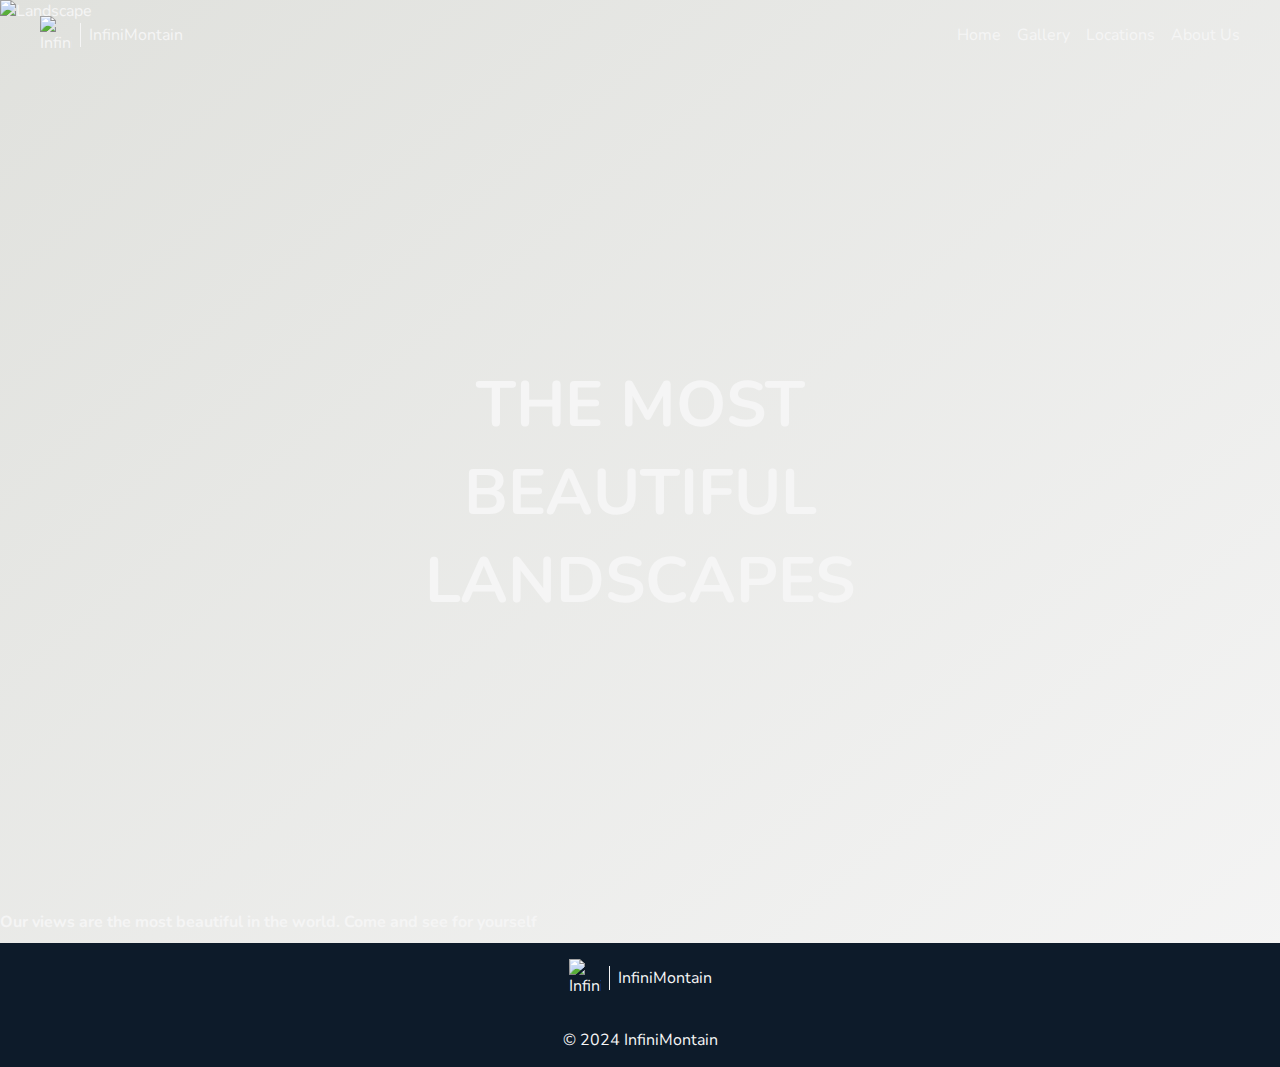
==== src/index.html @ a905f553 "feat: favicon" ====
<!DOCTYPE html>
<html lang="en">
  <head>
    <!-- MetaData -->
    <title>InfiniMontain - Home</title>
    <meta charset="UTF-8" />
    <meta name="viewport" content="width=device-width, initial-scale=1.0" />
    <link rel="icon" href="./assets/favicon.png" />

    <!-- Fonts -->
    <link rel="preconnect" href="https://fonts.googleapis.com" />
    <link rel="preconnect" href="https://fonts.gstatic.com" crossorigin />
    <link
      href="https://fonts.googleapis.com/css2?family=Nunito&display=swap"
      rel="stylesheet"
    />
    <script src="https://unpkg.com/@phosphor-icons/web"></script>

    <!-- CSS -->
    <link rel="stylesheet" href="./styles/globals.css" />
    <link rel="stylesheet" href="./styles/styles.css" />
  </head>
  <body class="body">
    <section class="body__background">
      <img
        class="body__background__image"
        src="./assets/landscape_1.jpeg"
        alt="Landscape"
      />
      <h1 class="body__background__title">The most beautiful landscapes</h1>
    </section>
    <header class="header">
      <div class="header__container">
        <div class="header__logo">
          <img src="./assets/logo_white.svg" alt="InfiniMontain" />
          <div class="header__logo__divider"></div>
          <div>InfiniMontain</div>
        </div>
        <nav class="header__nav">
          <ul class="header__nav__list">
            <li>
              <a class="header__nav__list--glow" href="#" aria-label="Home page"
                >Home</a
              >
            </li>
            <li>
              <a
                class="header__nav__list--glow"
                href="pages/gallery/index.html"
                aria-label="Gallery page"
                >Gallery</a
              >
            </li>
            <li>
              <a
                class="header__nav__list--glow"
                href="pages/locations/index.html"
                aria-label="Locations page"
                >Locations</a
              >
            </li>
            <li>
              <a
                class="header__nav__list--glow"
                href="pages/about/index.html"
                aria-label="About us page"
                >About Us</a
              >
            </li>
          </ul>
        </nav>
      </div>
    </header>
    <main>
      <h1>
        Our views are the most beautiful in the world. Come and see for yourself
      </h1>
      <div></div>
    </main>
    <footer class="footer">
      <div class="footer__logo">
        <img src="./assets/logo_white.svg" alt="InfiniMontain" />
        <div class="footer__logo__divider"></div>
        <div>InfiniMontain</div>
      </div>
      <nav class="footer__social">
        <a
          href="https://facebook.com"
          target="_blank"
          rel="noopener noreferrer"
        >
          <i class="footer__social__icon ph ph-meta-logo"></i>
        </a>
        <a
          href="https://github.com/JPBM135/tamwood-static-website"
          target="_blank"
          rel="noopener noreferrer"
        >
          <i class="footer__social__icon ph ph-github-logo"></i>
        </a>
        <a
          href="https://www.linkedin.com/in/joao-borges-martins/"
          target="_blank"
          rel="noopener noreferrer"
        >
          <i class="footer__social__icon ph ph-linkedin-logo"></i>
        </a>
      </nav>
      <span class="footer__copy">© 2024 InfiniMontain</span>
    </footer>
  </body>
</html>
---- src/styles/globals.css ----
* {
  font-family: "Nunito", sans-serif;
  color: #f5f5f5;
  font-size: 16px;
  scroll-behavior: smooth;
}

a {
  text-decoration: none;
  color: inherit;
}
---- src/styles/styles.css ----
@import url("./constants.css");

* {
  --primary-color: #0d1b2a;
  --secondary-color: #1b263b;
  --tertiary-color: #415a77;
  --quaternary-color: #778da9;
  --quinary-color: #e0e1dd;
  --quinary-color-rgb: 224, 225, 221;

  --text-color: #f5f5f5;
  --bg-color: #1a1a1a;
}

.body {
  margin: 0;
  padding: 0;
  background: linear-gradient(
    to bottom right,
    var(--quinary-color),
    var(--text-color)
  );
  display: grid;
  width: 100vw;
  grid-template-rows: 100vh 1fr auto;
}

.body__background {
  position: absolute;
  top: 0;
  left: 0;
  width: 100vw;
  height: 100vh;
  background-size: cover;
  background-position: center;
  background-repeat: no-repeat;
  z-index: -1;
}

.body__background__image {
  width: 100vw;
  height: 100vh;
  object-fit: cover;
}

.body__background__title {
  position: absolute;
  top: 50%;
  left: 50%;
  transform: translate(-50%, -50%);
  font-size: clamp(2rem, 5vw, 4rem);
  font-weight: 700;
  text-align: center;
  text-transform: uppercase;
  color: var(--text-color);
  text-shadow: 0px 0px 128px 24px rgba(var(--quinary-color-rgb), 0.3);
}

.header {
  display: flex;
  justify-content: space-between;
  align-items: flex-start;
  padding: 0.5rem 2rem;
}

.header__container {
  display: flex;
  justify-content: space-between;
  align-items: center;
  width: 100%;
  max-width: 1200px;
  margin: 0 auto;
}

.header__logo {
  display: flex;
  align-items: center;
  gap: 0.5rem;
}

.header__logo img {
  width: 32px;
  color: var(--text-color);
}

.header__logo__divider {
  width: 1px;
  height: 24px;
  background-color: var(--text-color);
}

.header__nav__list {
  display: flex;
  gap: 1rem;
  list-style-type: none;
}

.header__nav__list--glow:hover {
  cursor: pointer;
  text-shadow: 0px 0px 128px 24px rgba(var(--quinary-color-rgb), 0.3);
}

.footer {
  display: flex;
  justify-content: center;
  align-items: center;
  flex-direction: column;
  padding: 1rem 2rem;
  gap: 1rem;
  background-color: var(--primary-color);
}

.footer__logo {
  display: flex;
  align-items: center;
  gap: 0.5rem;
}

.footer__logo img {
  width: 32px;
  color: var(--text-color);
}

.footer__logo__divider {
  width: 1px;
  height: 24px;
  background-color: var(--text-color);
}

.footer__nav__list {
  display: flex;
  gap: 1rem;
  list-style-type: none;
}

.footer__social__icon {
  font-size: 22px;
}
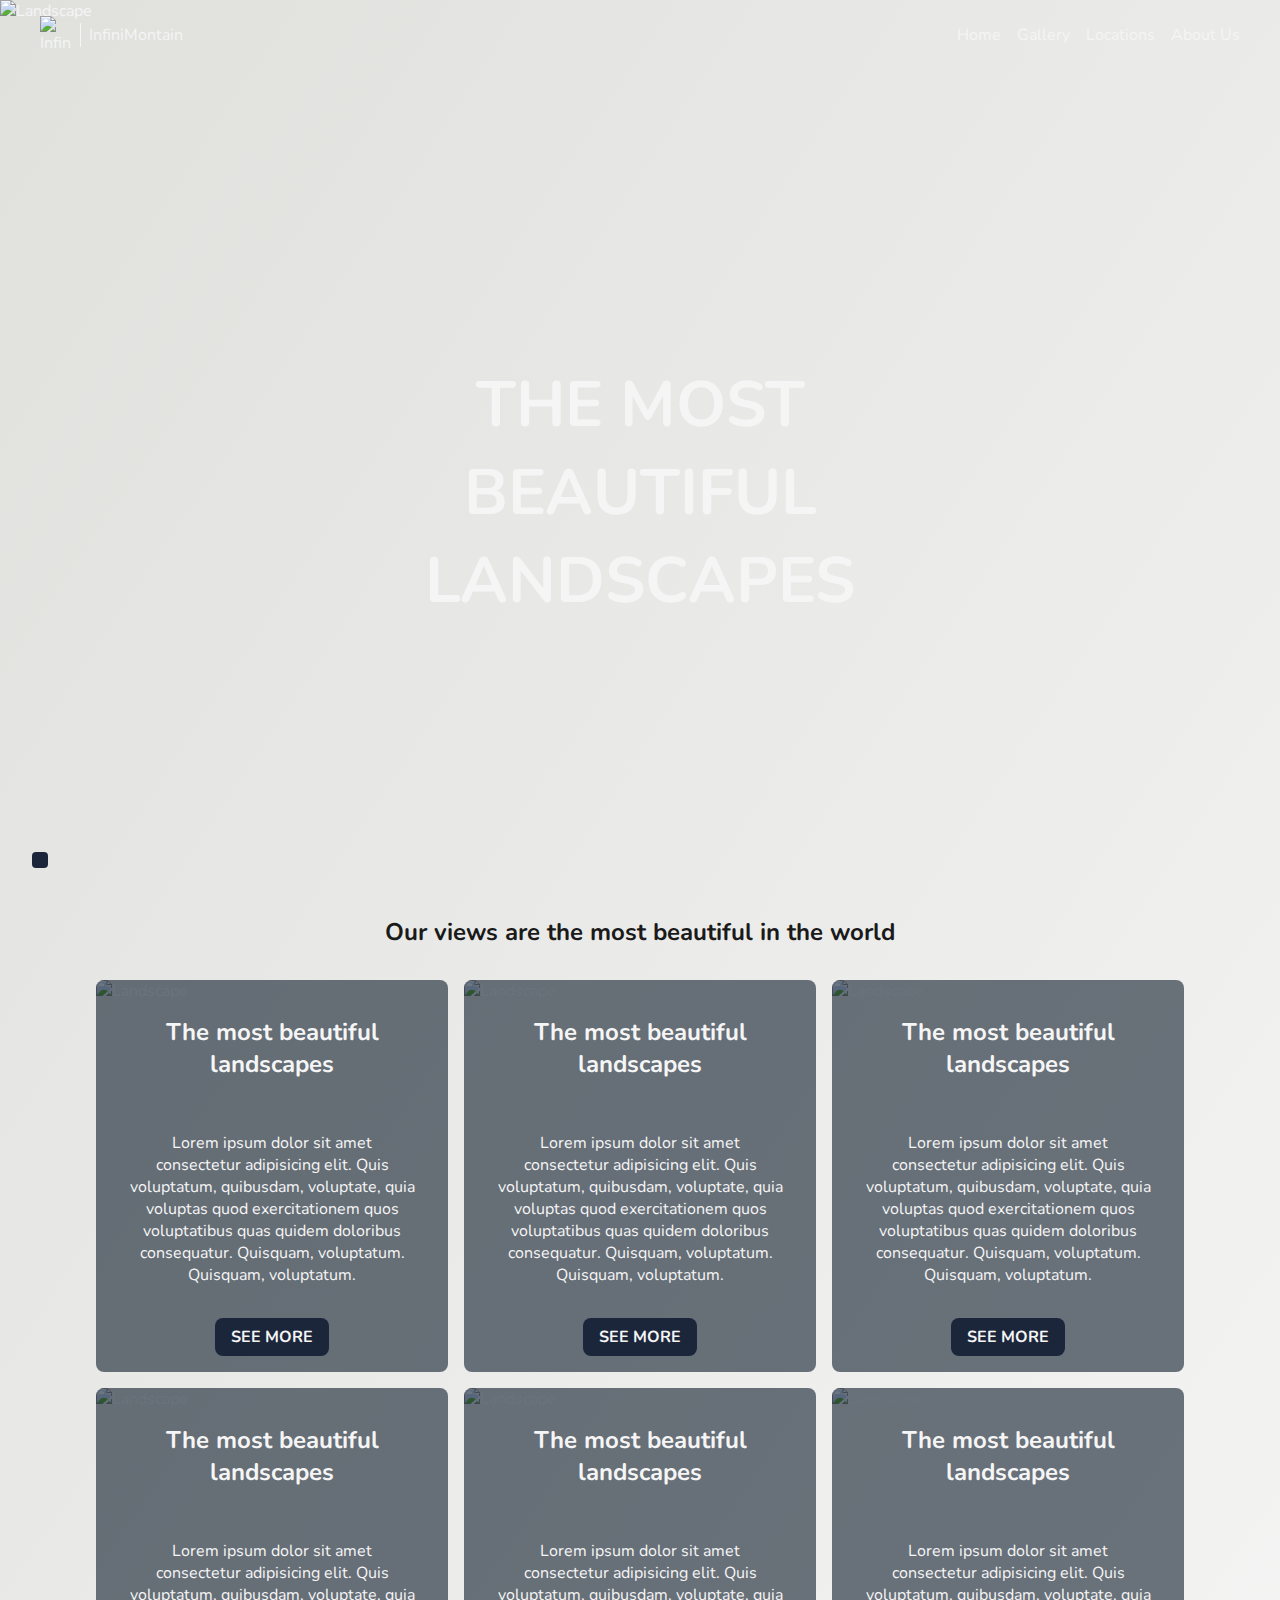
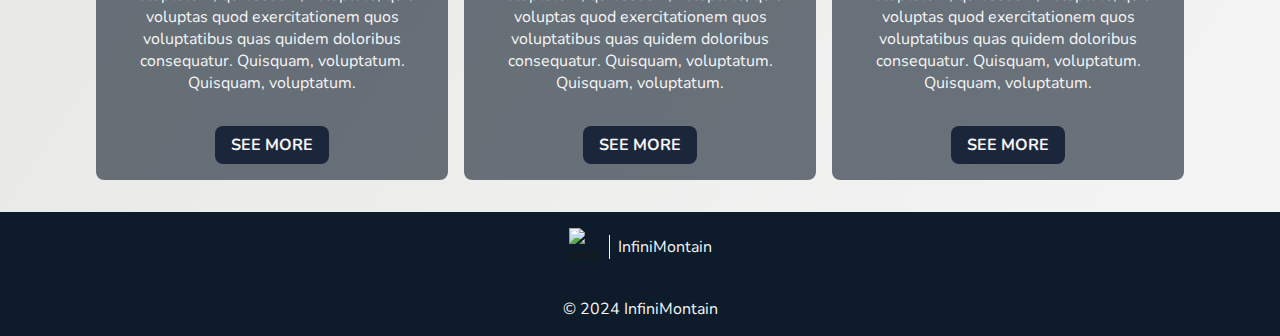
==== commit 3d4cd2ee: "feat(index): add mountains cards" ====
--- a/src/index.html
+++ b/src/index.html
@@ -28,6 +28,9 @@
         alt="Landscape"
       />
       <h1 class="body__background__title">The most beautiful landscapes</h1>
+      <i
+        class="animations__pulse-up-down body__overlay ph ph-caret-double-down"
+      ></i>
     </section>
     <header class="header">
       <div class="header__container">
@@ -72,10 +75,153 @@
       </div>
     </header>
     <main>
-      <h1>
-        Our views are the most beautiful in the world. Come and see for yourself
-      </h1>
-      <div></div>
+      <h1 class="main__title">Our views are the most beautiful in the world</h1>
+      <div class="main__container">
+        <div class="main__container__card">
+          <img
+            class="main__container__card__image"
+            src="./assets/landscape_1.jpeg"
+            alt="Landscape"
+          />
+          <div class="main__container__card__content">
+            <h2 class="main__container__card__content__title">
+              The most beautiful landscapes
+            </h2>
+            <p class="main__container__card__content__text">
+              Lorem ipsum dolor sit amet consectetur adipisicing elit. Quis
+              voluptatum, quibusdam, voluptate, quia voluptas quod
+              exercitationem quos voluptatibus quas quidem doloribus
+              consequatur. Quisquam, voluptatum. Quisquam, voluptatum.
+            </p>
+            <a
+              class="main__container__card__content__button"
+              href="pages/gallery/index.html"
+              aria-label="Gallery page"
+              >See more</a
+            >
+          </div>
+        </div>
+        <div class="main__container__card">
+          <img
+            class="main__container__card__image"
+            src="./assets/landscape_2.jpeg"
+            alt="Landscape"
+          />
+          <div class="main__container__card__content">
+            <h2 class="main__container__card__content__title">
+              The most beautiful landscapes
+            </h2>
+            <p class="main__container__card__content__text">
+              Lorem ipsum dolor sit amet consectetur adipisicing elit. Quis
+              voluptatum, quibusdam, voluptate, quia voluptas quod
+              exercitationem quos voluptatibus quas quidem doloribus
+              consequatur. Quisquam, voluptatum. Quisquam, voluptatum.
+            </p>
+            <a
+              class="main__container__card__content__button"
+              href="pages/gallery/index.html"
+              aria-label="Gallery page"
+              >See more</a
+            >
+          </div>
+        </div>
+        <div class="main__container__card">
+          <img
+            class="main__container__card__image"
+            src="./assets/landscape_3.jpeg"
+            alt="Landscape"
+          />
+          <div class="main__container__card__content">
+            <h2 class="main__container__card__content__title">
+              The most beautiful landscapes
+            </h2>
+            <p class="main__container__card__content__text">
+              Lorem ipsum dolor sit amet consectetur adipisicing elit. Quis
+              voluptatum, quibusdam, voluptate, quia voluptas quod
+              exercitationem quos voluptatibus quas quidem doloribus
+              consequatur. Quisquam, voluptatum. Quisquam, voluptatum.
+            </p>
+            <a
+              class="main__container__card__content__button"
+              href="pages/gallery/index.html"
+              aria-label="Gallery page"
+              >See more</a
+            >
+          </div>
+        </div>
+        <div class="main__container__card">
+          <img
+            class="main__container__card__image"
+            src="./assets/landscape_4.jpeg"
+            alt="Landscape"
+          />
+          <div class="main__container__card__content">
+            <h2 class="main__container__card__content__title">
+              The most beautiful landscapes
+            </h2>
+            <p class="main__container__card__content__text">
+              Lorem ipsum dolor sit amet consectetur adipisicing elit. Quis
+              voluptatum, quibusdam, voluptate, quia voluptas quod
+              exercitationem quos voluptatibus quas quidem doloribus
+              consequatur. Quisquam, voluptatum. Quisquam, voluptatum.
+            </p>
+            <a
+              class="main__container__card__content__button"
+              href="pages/gallery/index.html"
+              aria-label="Gallery page"
+              >See more</a
+            >
+          </div>
+        </div>
+        <div class="main__container__card">
+          <img
+            class="main__container__card__image"
+            src="./assets/landscape_5.jpeg"
+            alt="Landscape"
+          />
+          <div class="main__container__card__content">
+            <h2 class="main__container__card__content__title">
+              The most beautiful landscapes
+            </h2>
+            <p class="main__container__card__content__text">
+              Lorem ipsum dolor sit amet consectetur adipisicing elit. Quis
+              voluptatum, quibusdam, voluptate, quia voluptas quod
+              exercitationem quos voluptatibus quas quidem doloribus
+              consequatur. Quisquam, voluptatum. Quisquam, voluptatum.
+            </p>
+            <a
+              class="main__container__card__content__button"
+              href="pages/gallery/index.html"
+              aria-label="Gallery page"
+              >See more</a
+            >
+          </div>
+        </div>
+        <div class="main__container__card">
+          <img
+            class="main__container__card__image"
+            src="./assets/landscape_6.jpeg"
+            alt="Landscape"
+          />
+          <div class="main__container__card__content">
+            <h2 class="main__container__card__content__title">
+              The most beautiful landscapes
+            </h2>
+            <p class="main__container__card__content__text">
+              Lorem ipsum dolor sit amet consectetur adipisicing elit. Quis
+              voluptatum, quibusdam, voluptate, quia voluptas quod
+              exercitationem quos voluptatibus quas quidem doloribus
+              consequatur. Quisquam, voluptatum. Quisquam, voluptatum.
+            </p>
+            <a
+              class="main__container__card__content__button"
+              href="pages/gallery/index.html"
+              aria-label="Gallery page"
+              >See more</a
+            >
+          </div>
+        </div>
+      </div>
     </main>
     <footer class="footer">
       <div class="footer__logo">
--- a/src/styles/styles.css
+++ b/src/styles/styles.css
@@ -1,16 +1,5 @@
 @import url("./constants.css");
-
-* {
-  --primary-color: #0d1b2a;
-  --secondary-color: #1b263b;
-  --tertiary-color: #415a77;
-  --quaternary-color: #778da9;
-  --quinary-color: #e0e1dd;
-  --quinary-color-rgb: 224, 225, 221;
-
-  --text-color: #f5f5f5;
-  --bg-color: #1a1a1a;
-}
+@import url("./animations.css");
 
 .body {
   margin: 0;
@@ -18,7 +7,7 @@
   background: linear-gradient(
     to bottom right,
     var(--quinary-color),
-    var(--text-color)
+    var(--bg-color)
   );
   display: grid;
   width: 100vw;
@@ -43,6 +32,17 @@
   object-fit: cover;
 }
 
+.body__overlay {
+  position: absolute;
+  bottom: 2rem;
+  left: 2rem;
+  font-size: 28px;
+  z-index: 2;
+  padding: 0.5rem 0.5rem;
+  background-color: var(--secondary-color);
+  border-radius: 4px;
+}
+
 .body__background__title {
   position: absolute;
   top: 50%;
@@ -52,7 +52,7 @@
   font-weight: 700;
   text-align: center;
   text-transform: uppercase;
-  color: var(--text-color);
+  color: var(--text-color-light);
   text-shadow: 0px 0px 128px 24px rgba(var(--quinary-color-rgb), 0.3);
 }
 
@@ -80,13 +80,13 @@
 
 .header__logo img {
   width: 32px;
-  color: var(--text-color);
+  color: var(--text-color-light);
 }
 
 .header__logo__divider {
   width: 1px;
   height: 24px;
-  background-color: var(--text-color);
+  background-color: var(--text-color-light);
 }
 
 .header__nav__list {
@@ -124,7 +124,7 @@
 .footer__logo__divider {
   width: 1px;
   height: 24px;
-  background-color: var(--text-color);
+  background-color: var(--bg-color);
 }
 
 .footer__nav__list {
@@ -136,3 +136,75 @@
 .footer__social__icon {
   font-size: 22px;
 }
+
+.main__title {
+  color: var(--text-color);
+  font-size: 24px;
+  text-align: center;
+}
+
+.main__container {
+  max-width: 100vw;
+  display: flex;
+  justify-content: center;
+  align-items: center;
+  flex-wrap: wrap;
+  gap: 1rem;
+  margin: 2rem;
+}
+
+.main__container__card {
+  position: relative;
+  display: flex;
+  flex-direction: column;
+  justify-content: center;
+  align-items: center;
+  gap: 1rem;
+  padding: 1rem 2rem;
+  background-color: rgba(var(--primary-color-rgb), 0.6);
+  border-radius: 8px;
+  max-width: 18rem;
+  width: 100%;
+  transition: all 0.3s ease-in-out;
+}
+
+.main__container__card__image {
+  width: 100%;
+  height: 100%;
+  object-fit: cover;
+  border-radius: 8px;
+  position: absolute;
+  z-index: -1;
+}
+
+.main__container__card__content {
+  display: flex;
+  flex-direction: column;
+  justify-content: center;
+  align-items: center;
+  gap: 1rem;
+}
+
+.main__container__card__content__title {
+  color: var(--text-color-light);
+  font-size: 24px;
+  text-align: center;
+}
+
+.main__container__card__content__text {
+  color: var(--text-color-light);
+  font-size: 16px;
+  text-align: center;
+}
+
+.main__container__card__content__button {
+  padding: 0.5rem 1rem;
+  border: none;
+  border-radius: 8px;
+  background-color: var(--secondary-color);
+  color: var(--text-color-light);
+  font-size: 16px;
+  font-weight: 700;
+  text-transform: uppercase;
+  transition: all 0.3s ease-in-out;
+}
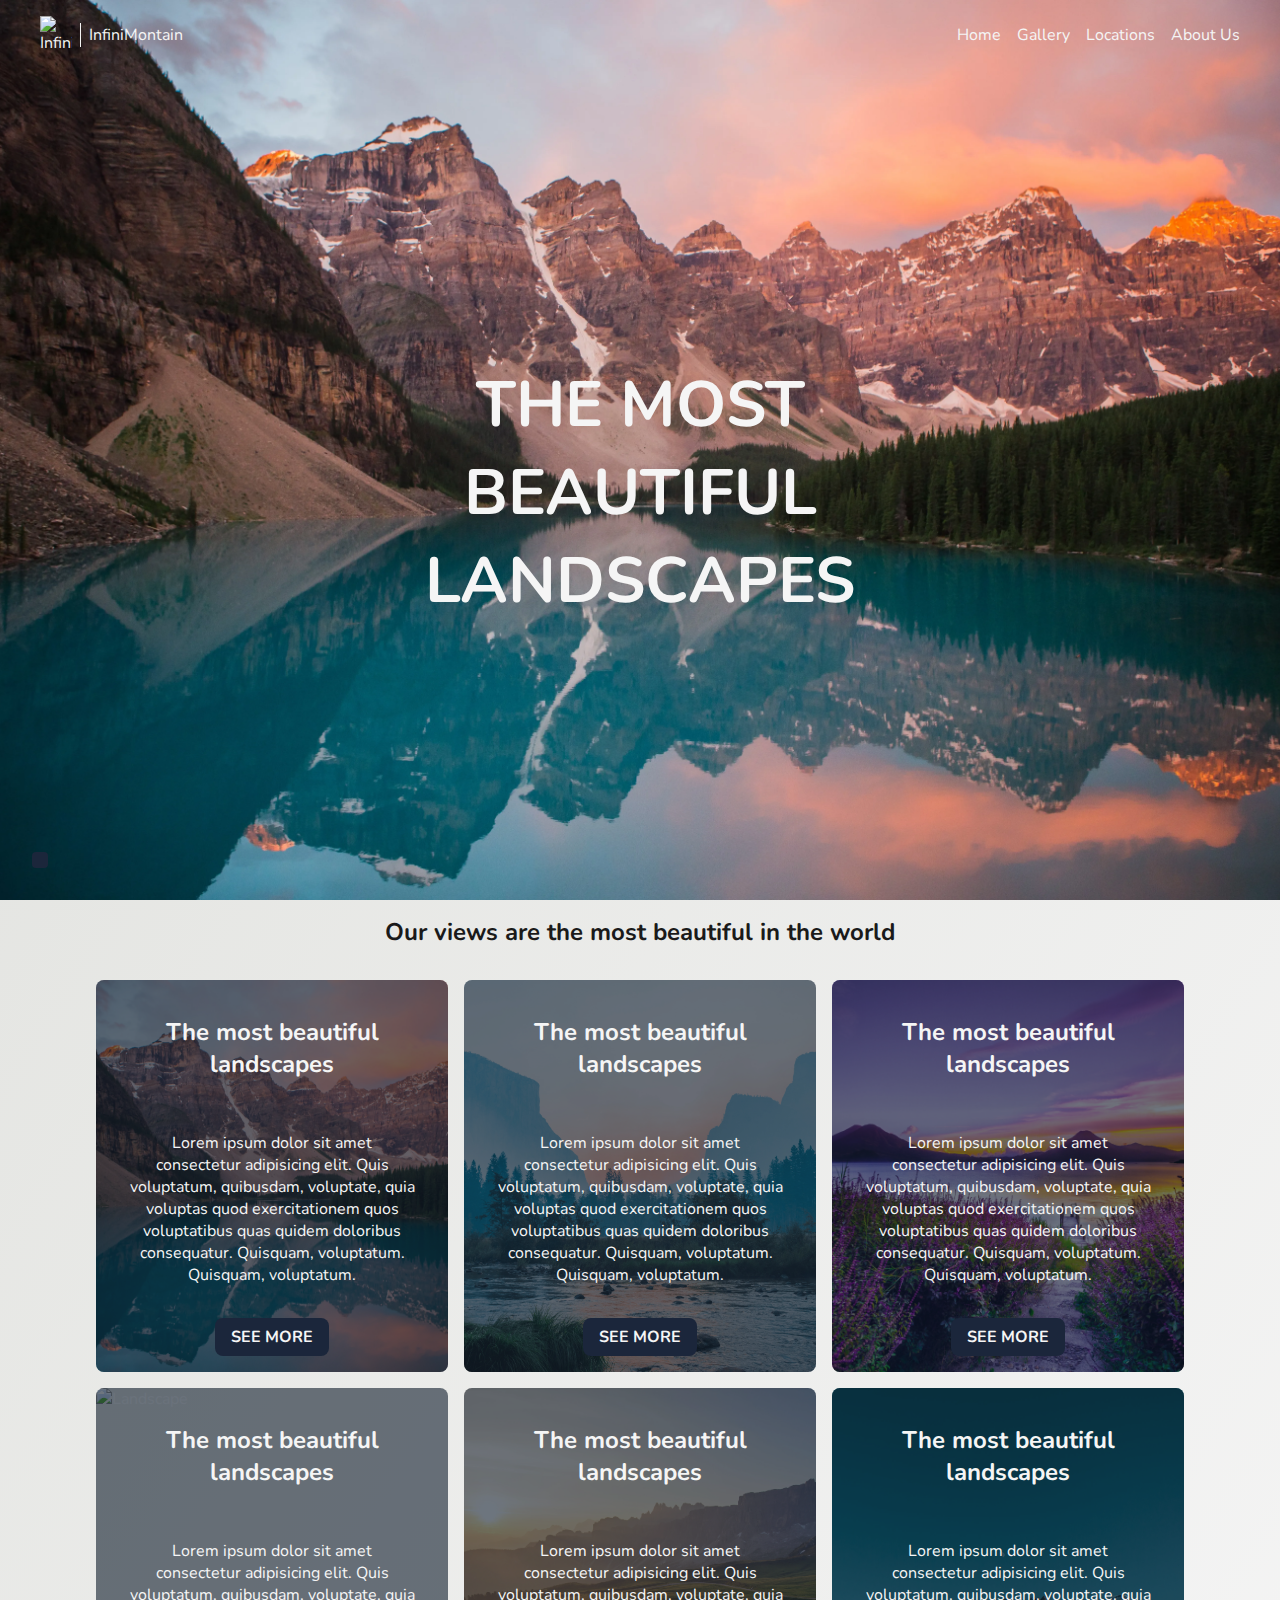
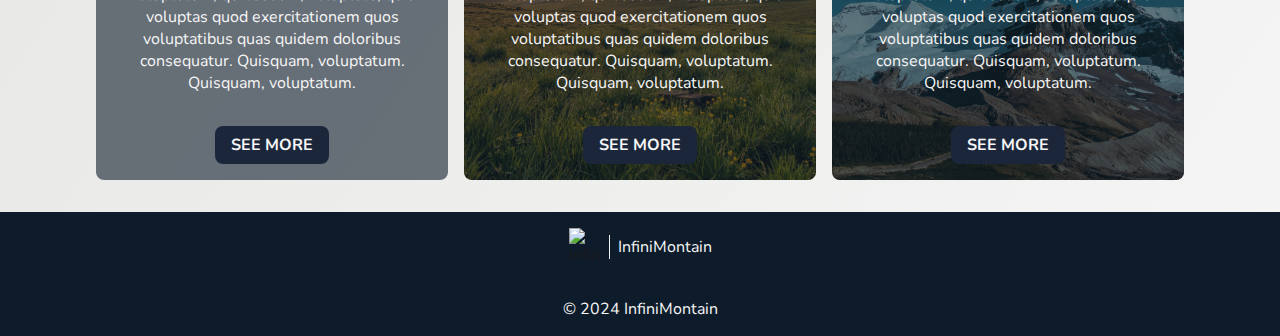
==== commit 3a4c4646: "chore(assets): use webp instead of jpeg" ====
--- a/src/index.html
+++ b/src/index.html
@@ -24,7 +24,7 @@
     <section class="body__background">
       <img
         class="body__background__image"
-        src="./assets/landscape_1.jpeg"
+        src="./assets/landscape_1.webp"
         alt="Landscape"
       />
       <h1 class="body__background__title">The most beautiful landscapes</h1>
@@ -80,127 +80,127 @@
         <div class="main__container__card">
           <img
             class="main__container__card__image"
-            src="./assets/landscape_1.jpeg"
-            alt="Landscape"
-          />
-          <div class="main__container__card__content">
-            <h2 class="main__container__card__content__title">
-              The most beautiful landscapes
-            </h2>
-            <p class="main__container__card__content__text">
-              Lorem ipsum dolor sit amet consectetur adipisicing elit. Quis
-              voluptatum, quibusdam, voluptate, quia voluptas quod
-              exercitationem quos voluptatibus quas quidem doloribus
-              consequatur. Quisquam, voluptatum. Quisquam, voluptatum.
-            </p>
-            <a
-              class="main__container__card__content__button"
-              href="pages/gallery/index.html"
-              aria-label="Gallery page"
-              >See more</a
-            >
-          </div>
-        </div>
-        <div class="main__container__card">
-          <img
-            class="main__container__card__image"
-            src="./assets/landscape_2.jpeg"
-            alt="Landscape"
-          />
-          <div class="main__container__card__content">
-            <h2 class="main__container__card__content__title">
-              The most beautiful landscapes
-            </h2>
-            <p class="main__container__card__content__text">
-              Lorem ipsum dolor sit amet consectetur adipisicing elit. Quis
-              voluptatum, quibusdam, voluptate, quia voluptas quod
-              exercitationem quos voluptatibus quas quidem doloribus
-              consequatur. Quisquam, voluptatum. Quisquam, voluptatum.
-            </p>
-            <a
-              class="main__container__card__content__button"
-              href="pages/gallery/index.html"
-              aria-label="Gallery page"
-              >See more</a
-            >
-          </div>
-        </div>
-        <div class="main__container__card">
-          <img
-            class="main__container__card__image"
-            src="./assets/landscape_3.jpeg"
-            alt="Landscape"
-          />
-          <div class="main__container__card__content">
-            <h2 class="main__container__card__content__title">
-              The most beautiful landscapes
-            </h2>
-            <p class="main__container__card__content__text">
-              Lorem ipsum dolor sit amet consectetur adipisicing elit. Quis
-              voluptatum, quibusdam, voluptate, quia voluptas quod
-              exercitationem quos voluptatibus quas quidem doloribus
-              consequatur. Quisquam, voluptatum. Quisquam, voluptatum.
-            </p>
-            <a
-              class="main__container__card__content__button"
-              href="pages/gallery/index.html"
-              aria-label="Gallery page"
-              >See more</a
-            >
-          </div>
-        </div>
-        <div class="main__container__card">
-          <img
-            class="main__container__card__image"
-            src="./assets/landscape_4.jpeg"
-            alt="Landscape"
-          />
-          <div class="main__container__card__content">
-            <h2 class="main__container__card__content__title">
-              The most beautiful landscapes
-            </h2>
-            <p class="main__container__card__content__text">
-              Lorem ipsum dolor sit amet consectetur adipisicing elit. Quis
-              voluptatum, quibusdam, voluptate, quia voluptas quod
-              exercitationem quos voluptatibus quas quidem doloribus
-              consequatur. Quisquam, voluptatum. Quisquam, voluptatum.
-            </p>
-            <a
-              class="main__container__card__content__button"
-              href="pages/gallery/index.html"
-              aria-label="Gallery page"
-              >See more</a
-            >
-          </div>
-        </div>
-        <div class="main__container__card">
-          <img
-            class="main__container__card__image"
-            src="./assets/landscape_5.jpeg"
-            alt="Landscape"
-          />
-          <div class="main__container__card__content">
-            <h2 class="main__container__card__content__title">
-              The most beautiful landscapes
-            </h2>
-            <p class="main__container__card__content__text">
-              Lorem ipsum dolor sit amet consectetur adipisicing elit. Quis
-              voluptatum, quibusdam, voluptate, quia voluptas quod
-              exercitationem quos voluptatibus quas quidem doloribus
-              consequatur. Quisquam, voluptatum. Quisquam, voluptatum.
-            </p>
-            <a
-              class="main__container__card__content__button"
-              href="pages/gallery/index.html"
-              aria-label="Gallery page"
-              >See more</a
-            >
-          </div>
-        </div>
-        <div class="main__container__card">
-          <img
-            class="main__container__card__image"
-            src="./assets/landscape_6.jpeg"
+            src="./assets/landscape_1.webp"
+            alt="Landscape"
+          />
+          <div class="main__container__card__content">
+            <h2 class="main__container__card__content__title">
+              The most beautiful landscapes
+            </h2>
+            <p class="main__container__card__content__text">
+              Lorem ipsum dolor sit amet consectetur adipisicing elit. Quis
+              voluptatum, quibusdam, voluptate, quia voluptas quod
+              exercitationem quos voluptatibus quas quidem doloribus
+              consequatur. Quisquam, voluptatum. Quisquam, voluptatum.
+            </p>
+            <a
+              class="main__container__card__content__button"
+              href="pages/gallery/index.html"
+              aria-label="Gallery page"
+              >See more</a
+            >
+          </div>
+        </div>
+        <div class="main__container__card">
+          <img
+            class="main__container__card__image"
+            src="./assets/landscape_2.webp"
+            alt="Landscape"
+          />
+          <div class="main__container__card__content">
+            <h2 class="main__container__card__content__title">
+              The most beautiful landscapes
+            </h2>
+            <p class="main__container__card__content__text">
+              Lorem ipsum dolor sit amet consectetur adipisicing elit. Quis
+              voluptatum, quibusdam, voluptate, quia voluptas quod
+              exercitationem quos voluptatibus quas quidem doloribus
+              consequatur. Quisquam, voluptatum. Quisquam, voluptatum.
+            </p>
+            <a
+              class="main__container__card__content__button"
+              href="pages/gallery/index.html"
+              aria-label="Gallery page"
+              >See more</a
+            >
+          </div>
+        </div>
+        <div class="main__container__card">
+          <img
+            class="main__container__card__image"
+            src="./assets/landscape_3.webp"
+            alt="Landscape"
+          />
+          <div class="main__container__card__content">
+            <h2 class="main__container__card__content__title">
+              The most beautiful landscapes
+            </h2>
+            <p class="main__container__card__content__text">
+              Lorem ipsum dolor sit amet consectetur adipisicing elit. Quis
+              voluptatum, quibusdam, voluptate, quia voluptas quod
+              exercitationem quos voluptatibus quas quidem doloribus
+              consequatur. Quisquam, voluptatum. Quisquam, voluptatum.
+            </p>
+            <a
+              class="main__container__card__content__button"
+              href="pages/gallery/index.html"
+              aria-label="Gallery page"
+              >See more</a
+            >
+          </div>
+        </div>
+        <div class="main__container__card">
+          <img
+            class="main__container__card__image"
+            src="./assets/landscape_4.webp"
+            alt="Landscape"
+          />
+          <div class="main__container__card__content">
+            <h2 class="main__container__card__content__title">
+              The most beautiful landscapes
+            </h2>
+            <p class="main__container__card__content__text">
+              Lorem ipsum dolor sit amet consectetur adipisicing elit. Quis
+              voluptatum, quibusdam, voluptate, quia voluptas quod
+              exercitationem quos voluptatibus quas quidem doloribus
+              consequatur. Quisquam, voluptatum. Quisquam, voluptatum.
+            </p>
+            <a
+              class="main__container__card__content__button"
+              href="pages/gallery/index.html"
+              aria-label="Gallery page"
+              >See more</a
+            >
+          </div>
+        </div>
+        <div class="main__container__card">
+          <img
+            class="main__container__card__image"
+            src="./assets/landscape_5.webp"
+            alt="Landscape"
+          />
+          <div class="main__container__card__content">
+            <h2 class="main__container__card__content__title">
+              The most beautiful landscapes
+            </h2>
+            <p class="main__container__card__content__text">
+              Lorem ipsum dolor sit amet consectetur adipisicing elit. Quis
+              voluptatum, quibusdam, voluptate, quia voluptas quod
+              exercitationem quos voluptatibus quas quidem doloribus
+              consequatur. Quisquam, voluptatum. Quisquam, voluptatum.
+            </p>
+            <a
+              class="main__container__card__content__button"
+              href="pages/gallery/index.html"
+              aria-label="Gallery page"
+              >See more</a
+            >
+          </div>
+        </div>
+        <div class="main__container__card">
+          <img
+            class="main__container__card__image"
+            src="./assets/landscape_6.webp"
             alt="Landscape"
           />
           <div class="main__container__card__content">
--- a/src/styles/styles.css
+++ b/src/styles/styles.css
@@ -20,9 +20,6 @@
   left: 0;
   width: 100vw;
   height: 100vh;
-  background-size: cover;
-  background-position: center;
-  background-repeat: no-repeat;
   z-index: -1;
 }
 
@@ -95,6 +92,21 @@
   list-style-type: none;
 }
 
+@media screen and (max-width: 768px) {
+  .header__container {
+    align-items: start;
+    padding: 0 1rem;
+  }
+  .header__logo {
+    margin-top: 1rem;
+  }
+  .header__nav__list {
+    flex-direction: column;
+    gap: 1rem;
+    text-align: end;
+  }
+}
+
 .header__nav__list--glow:hover {
   cursor: pointer;
   text-shadow: 0px 0px 128px 24px rgba(var(--quinary-color-rgb), 0.3);
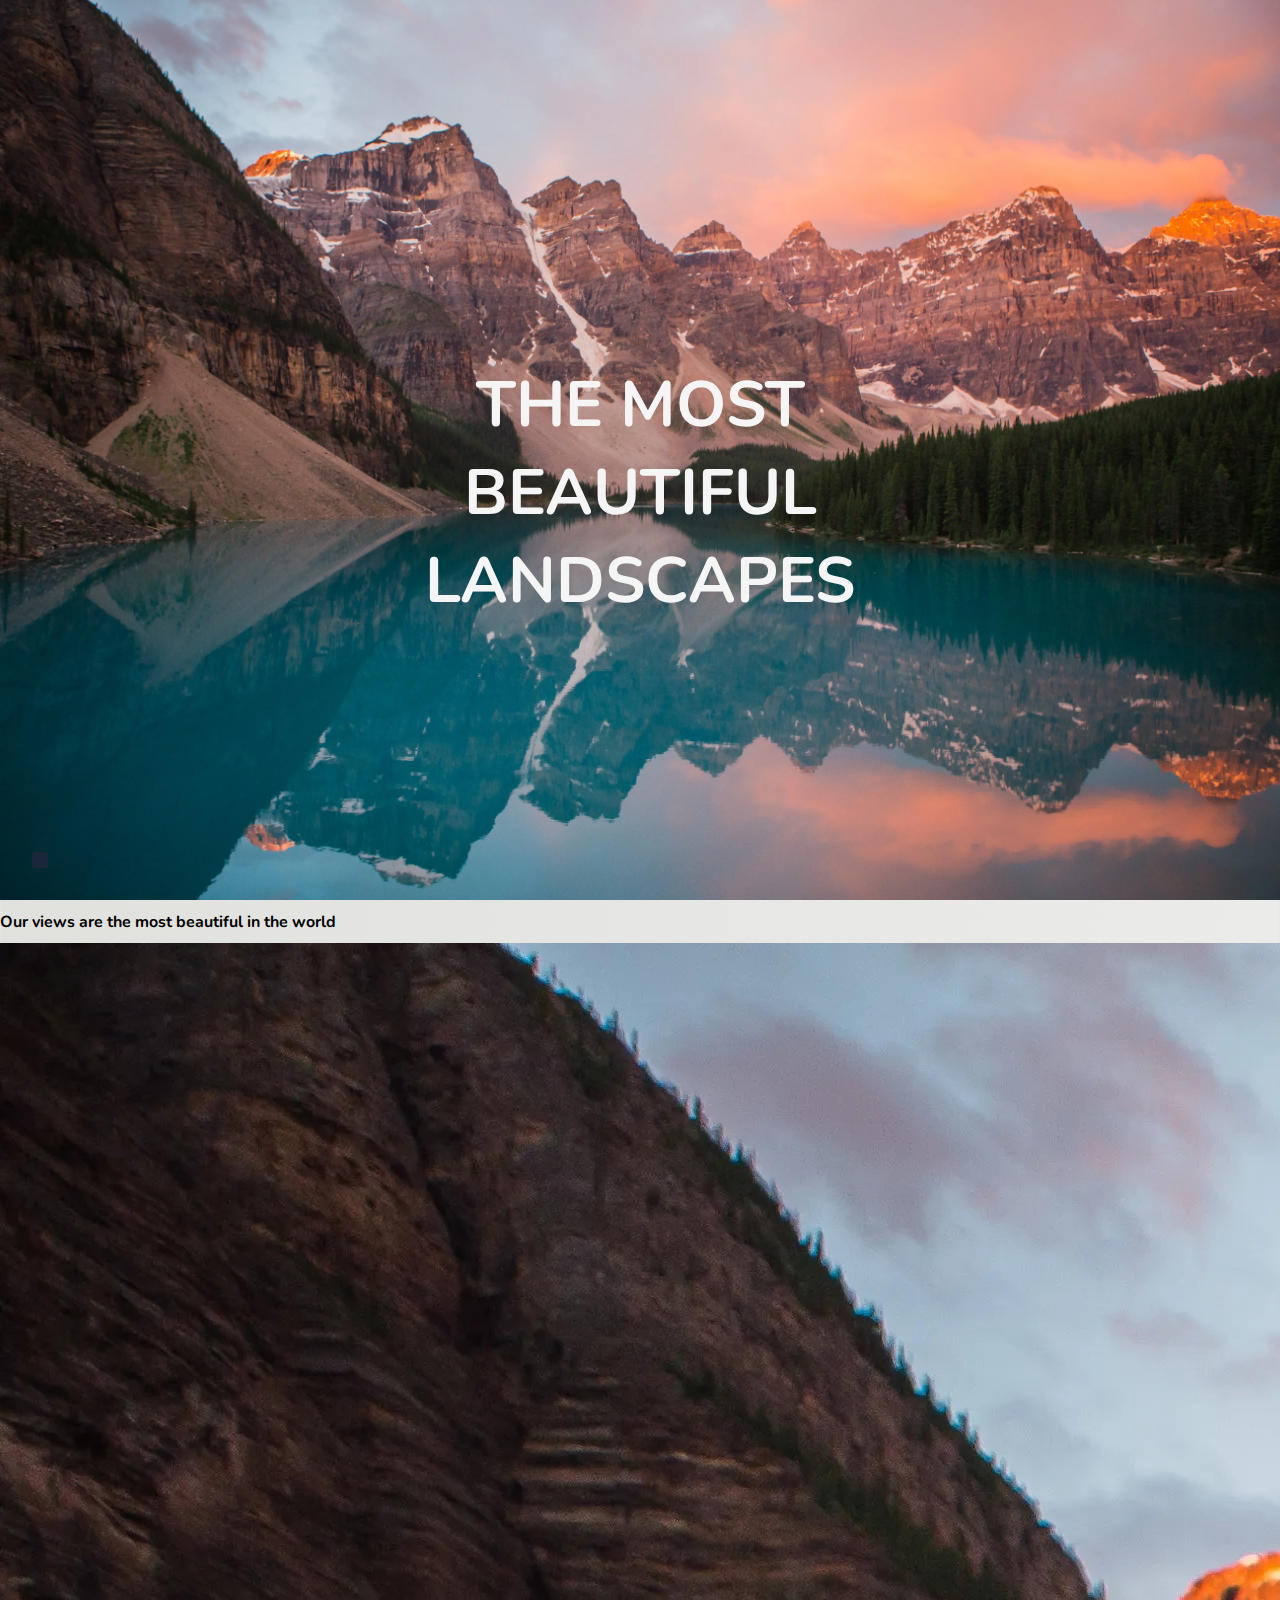
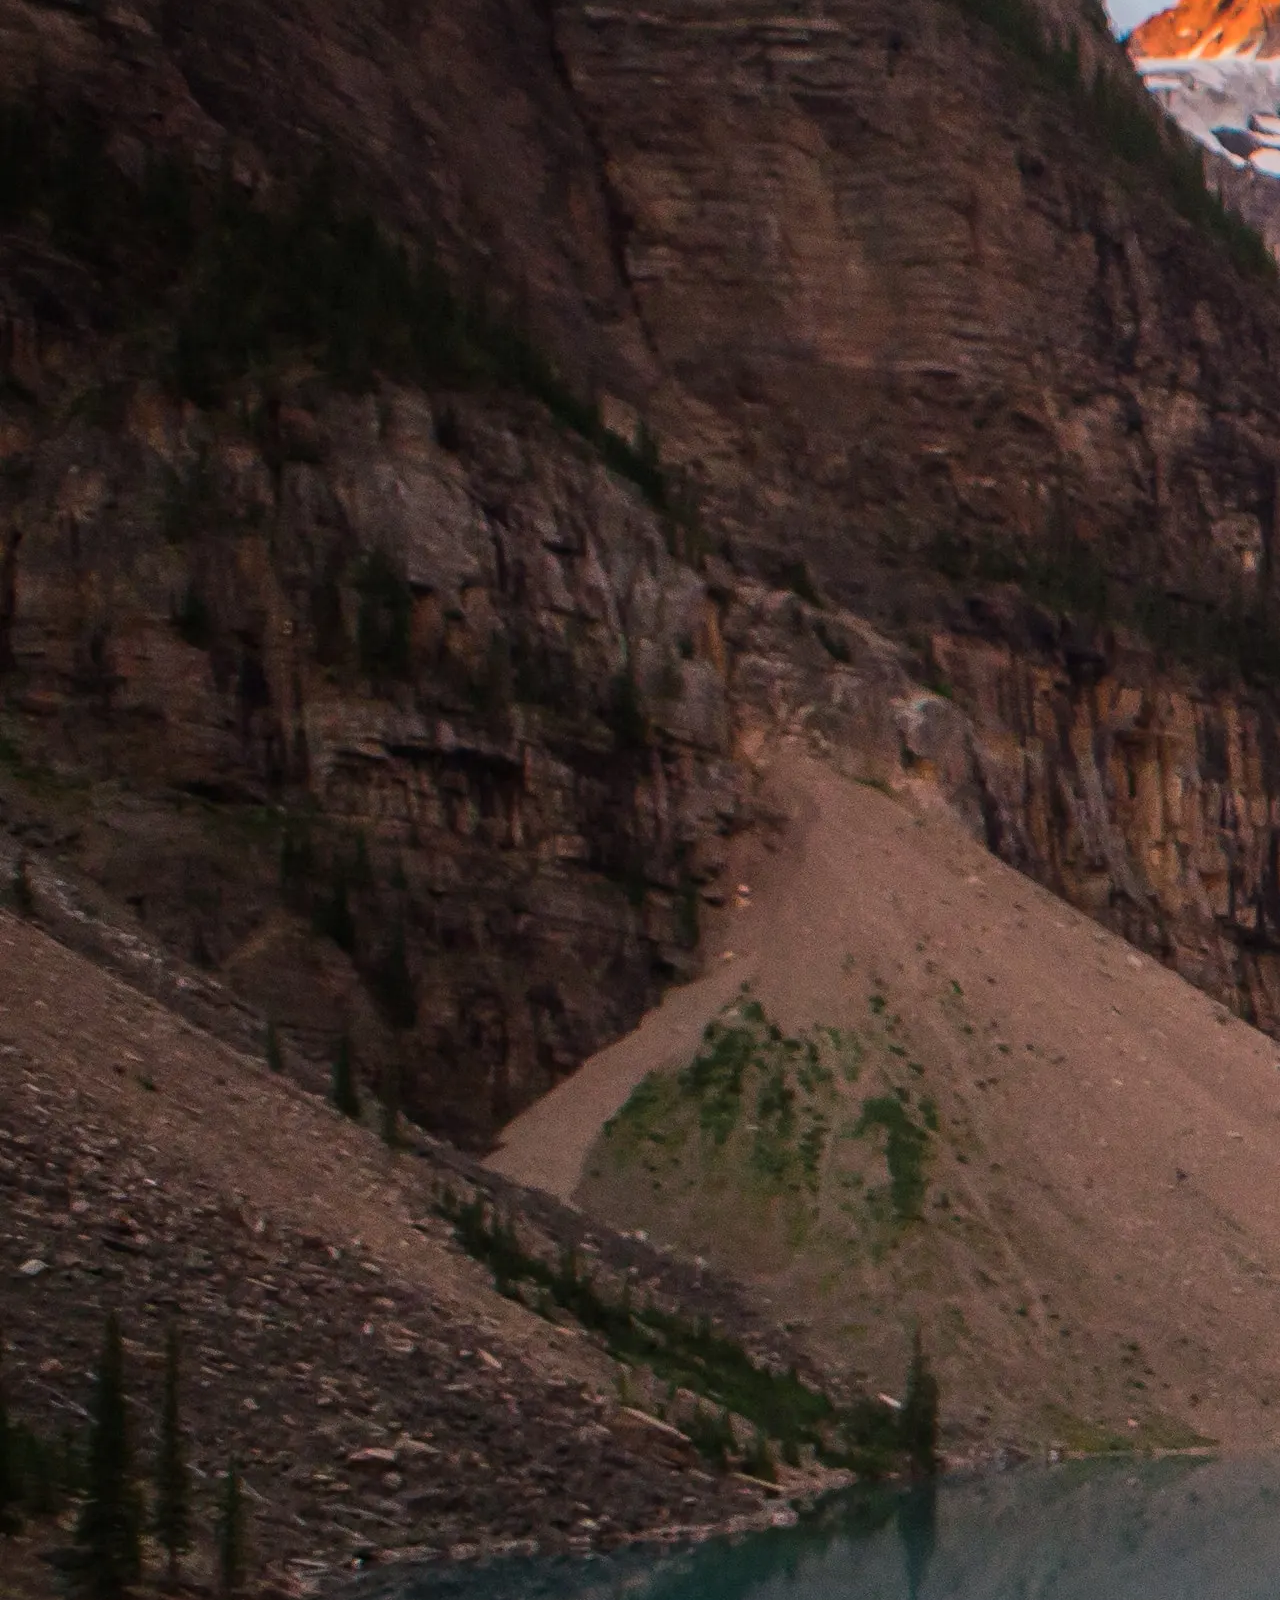
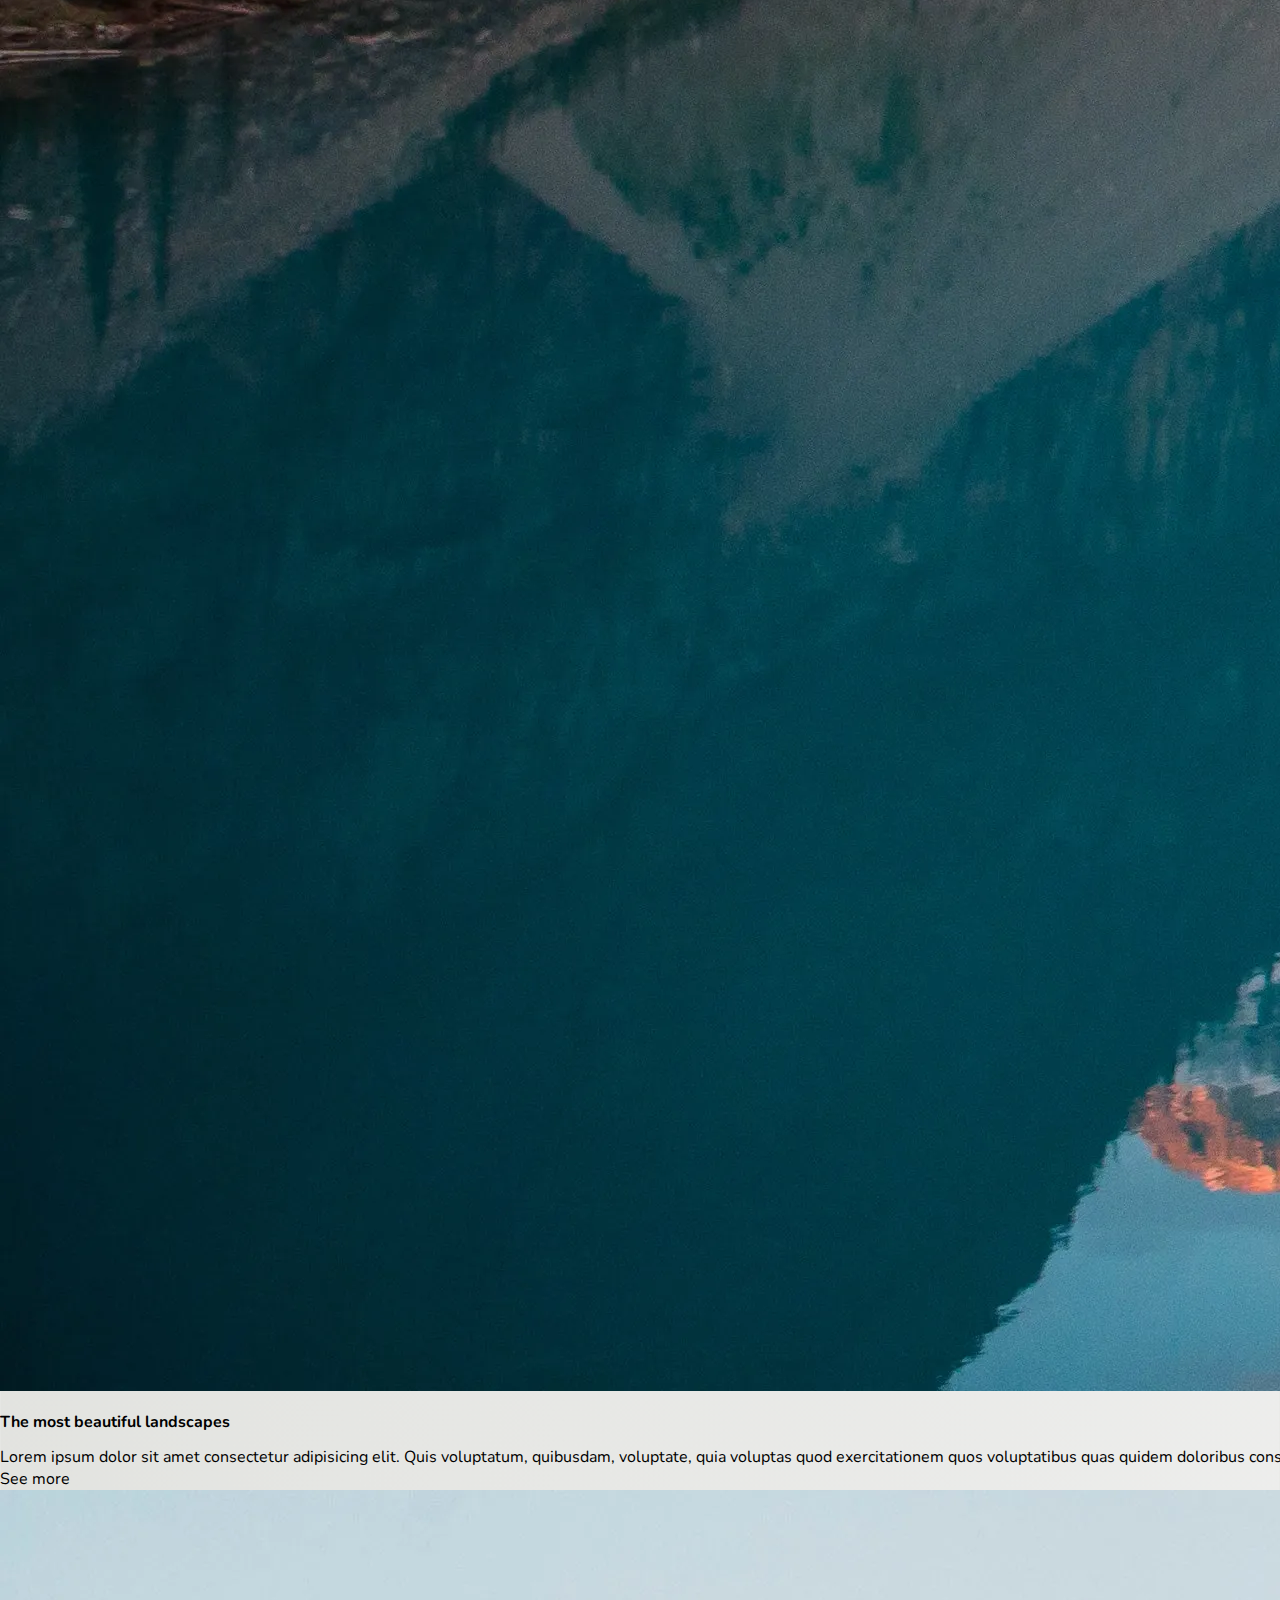
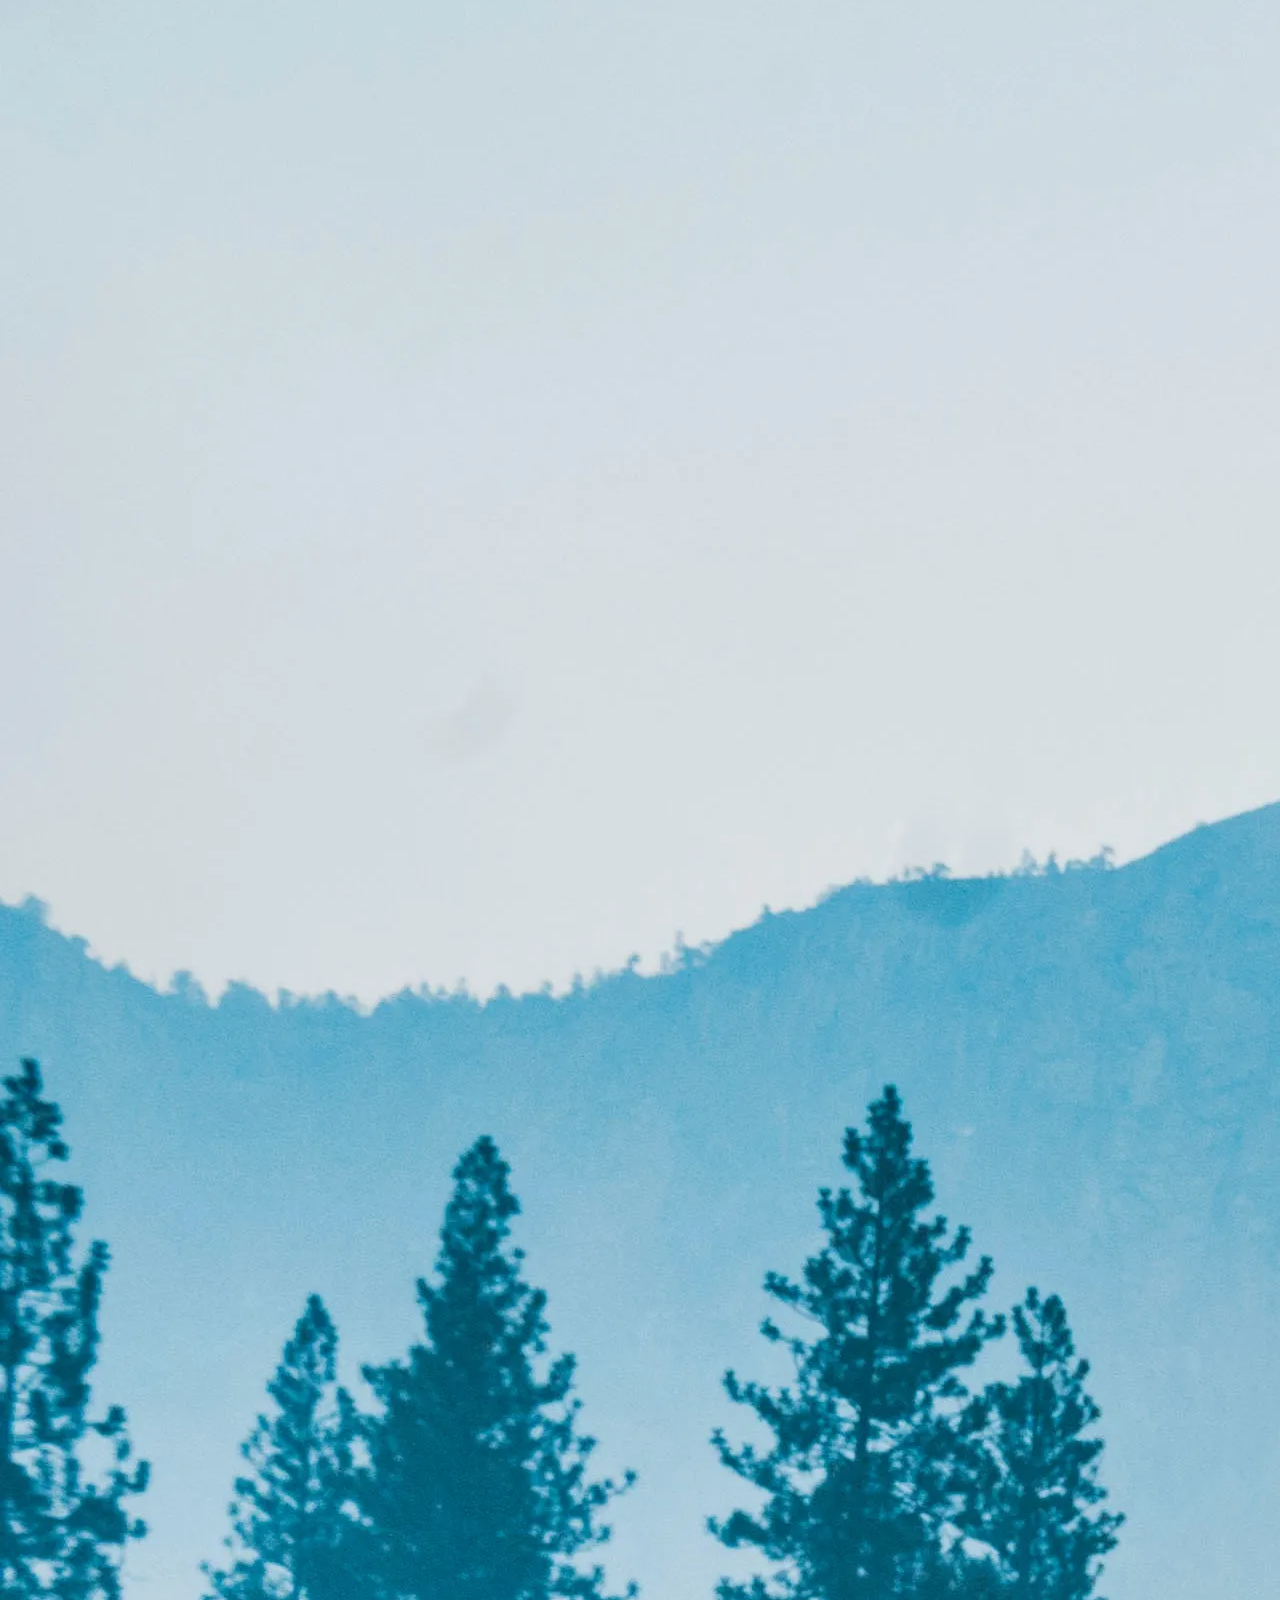
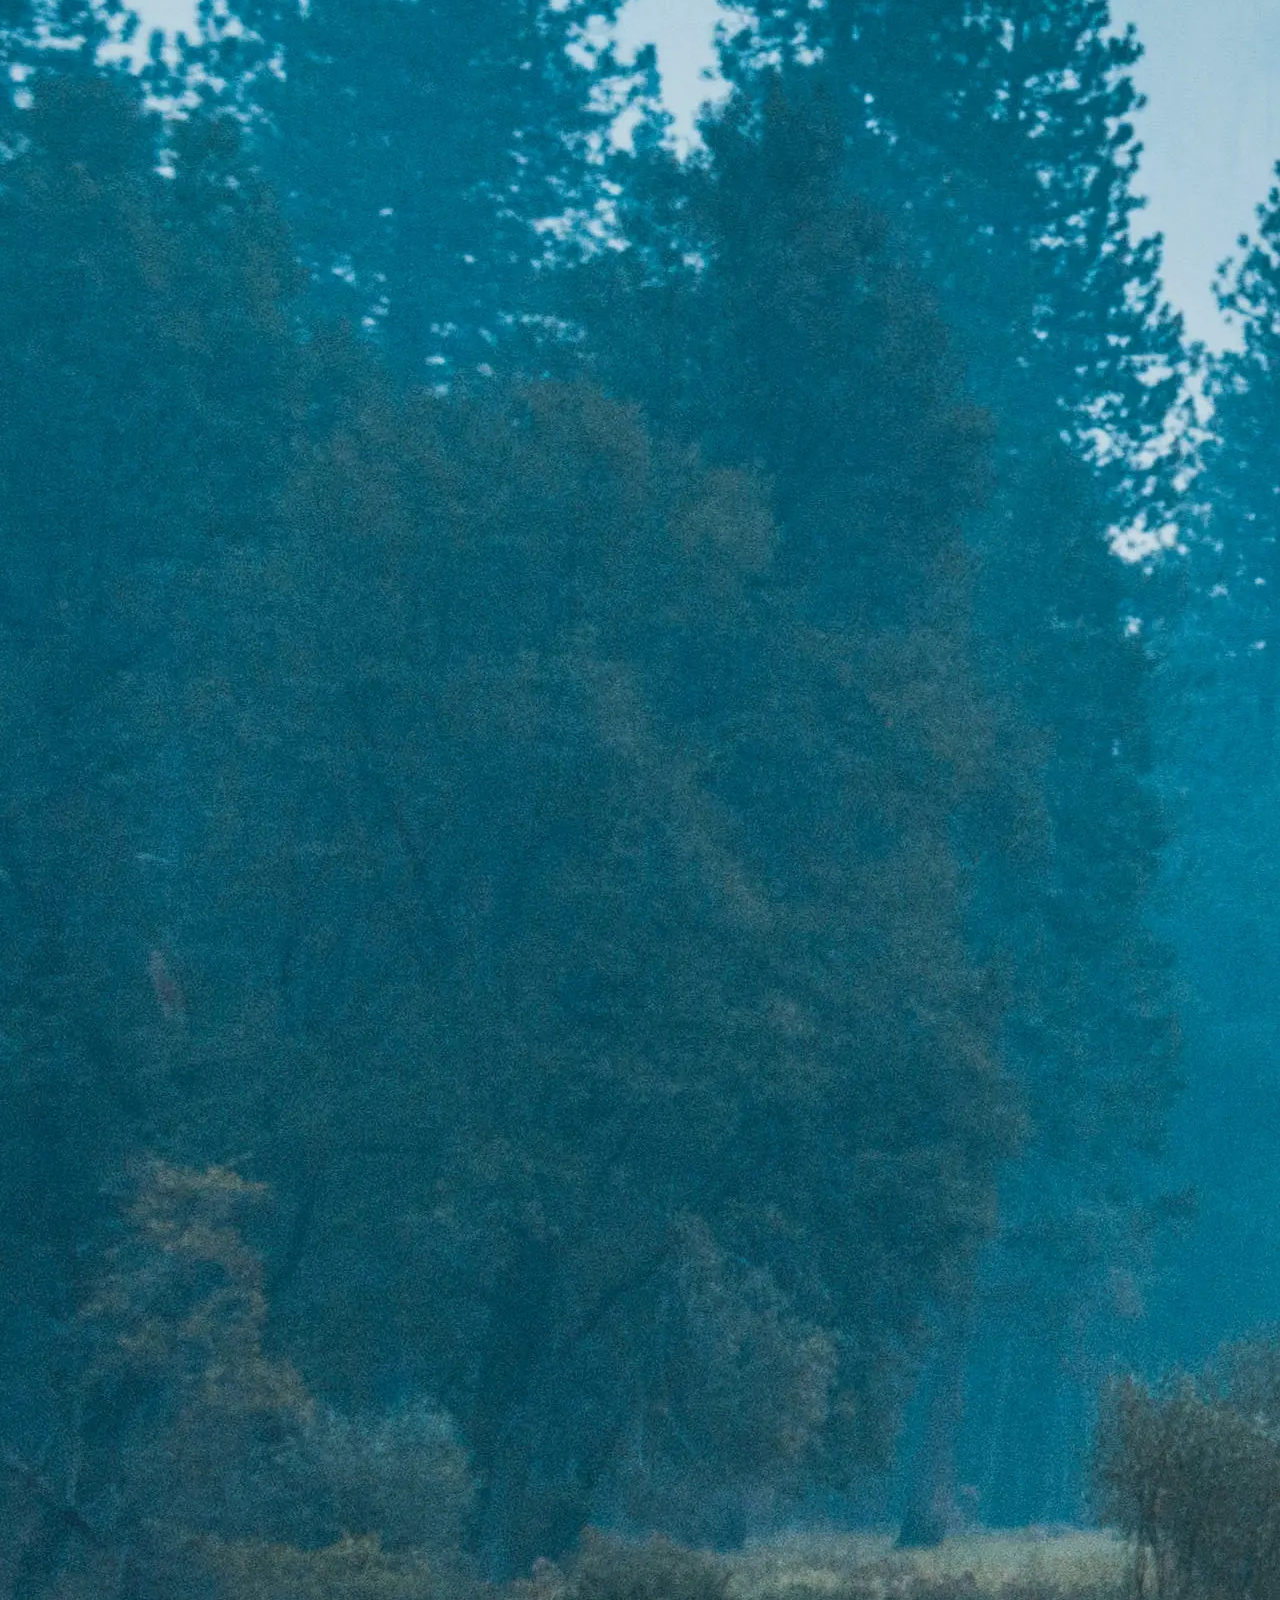
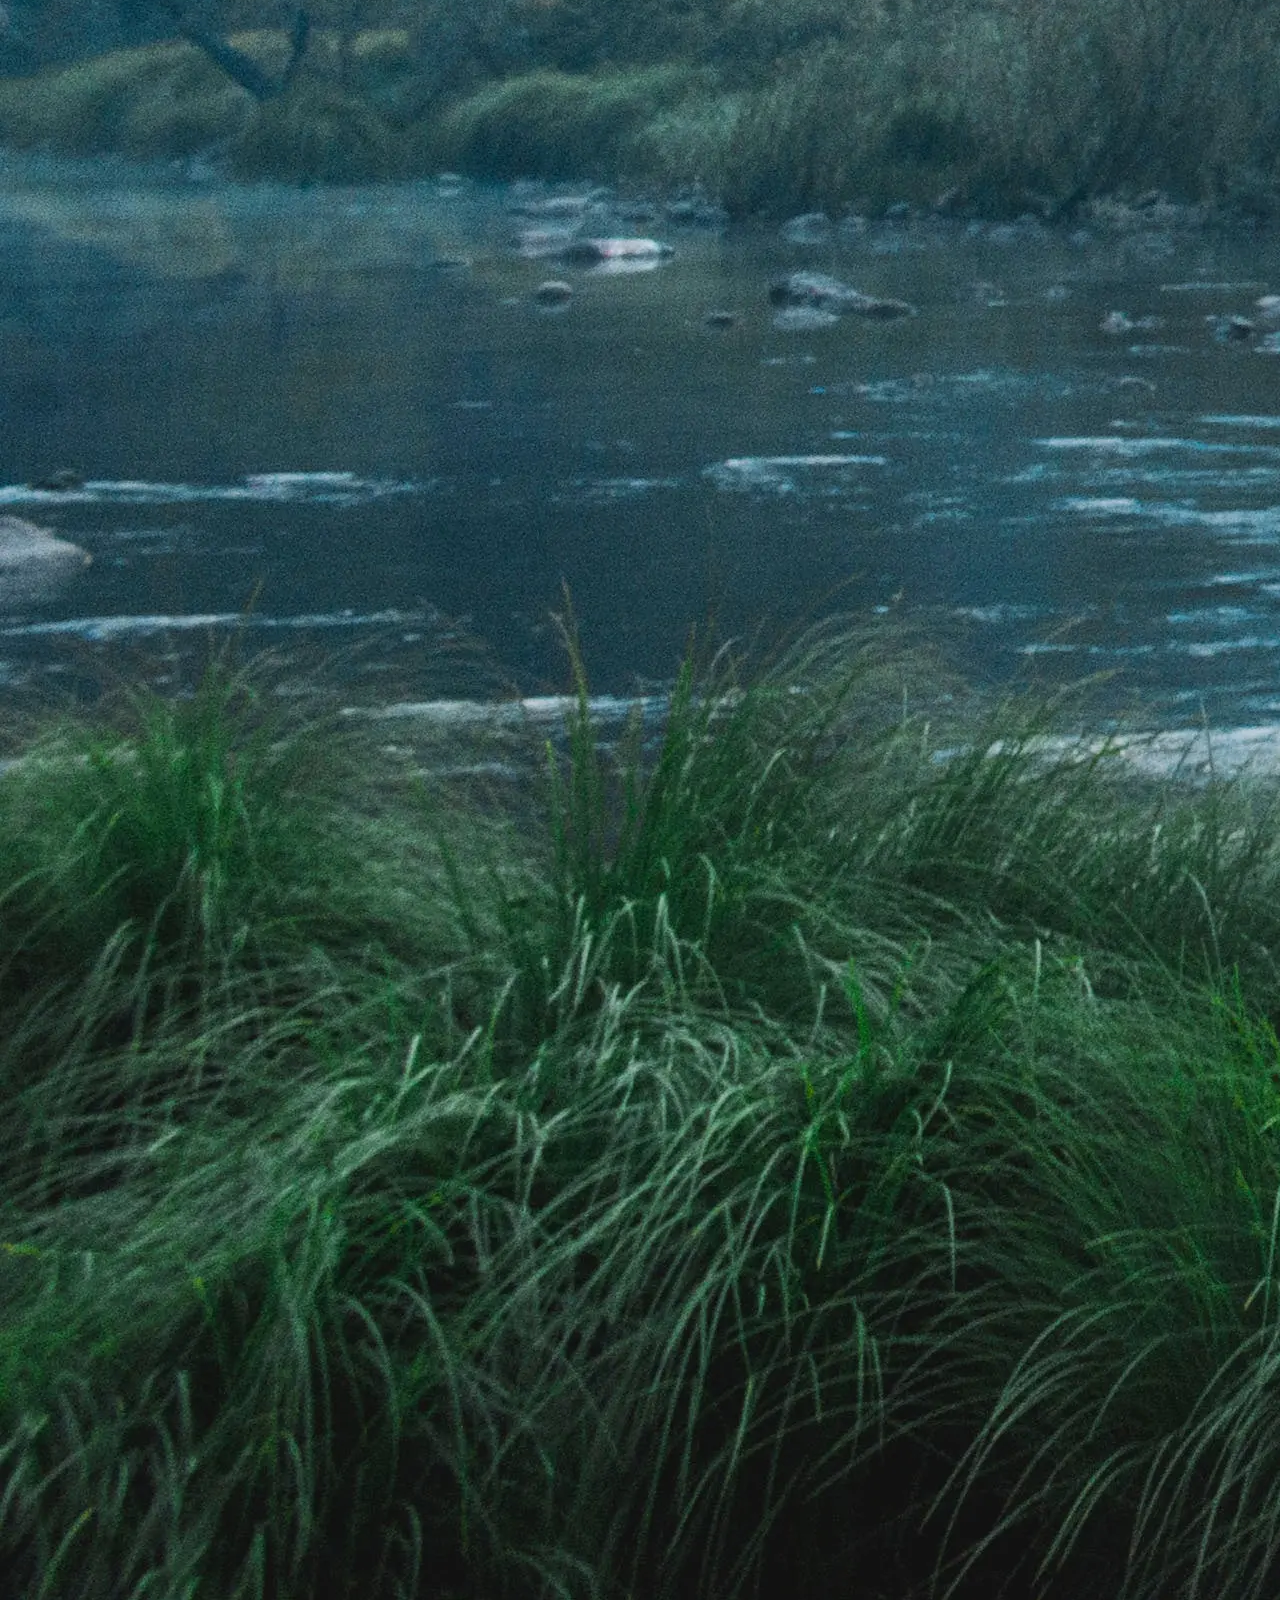
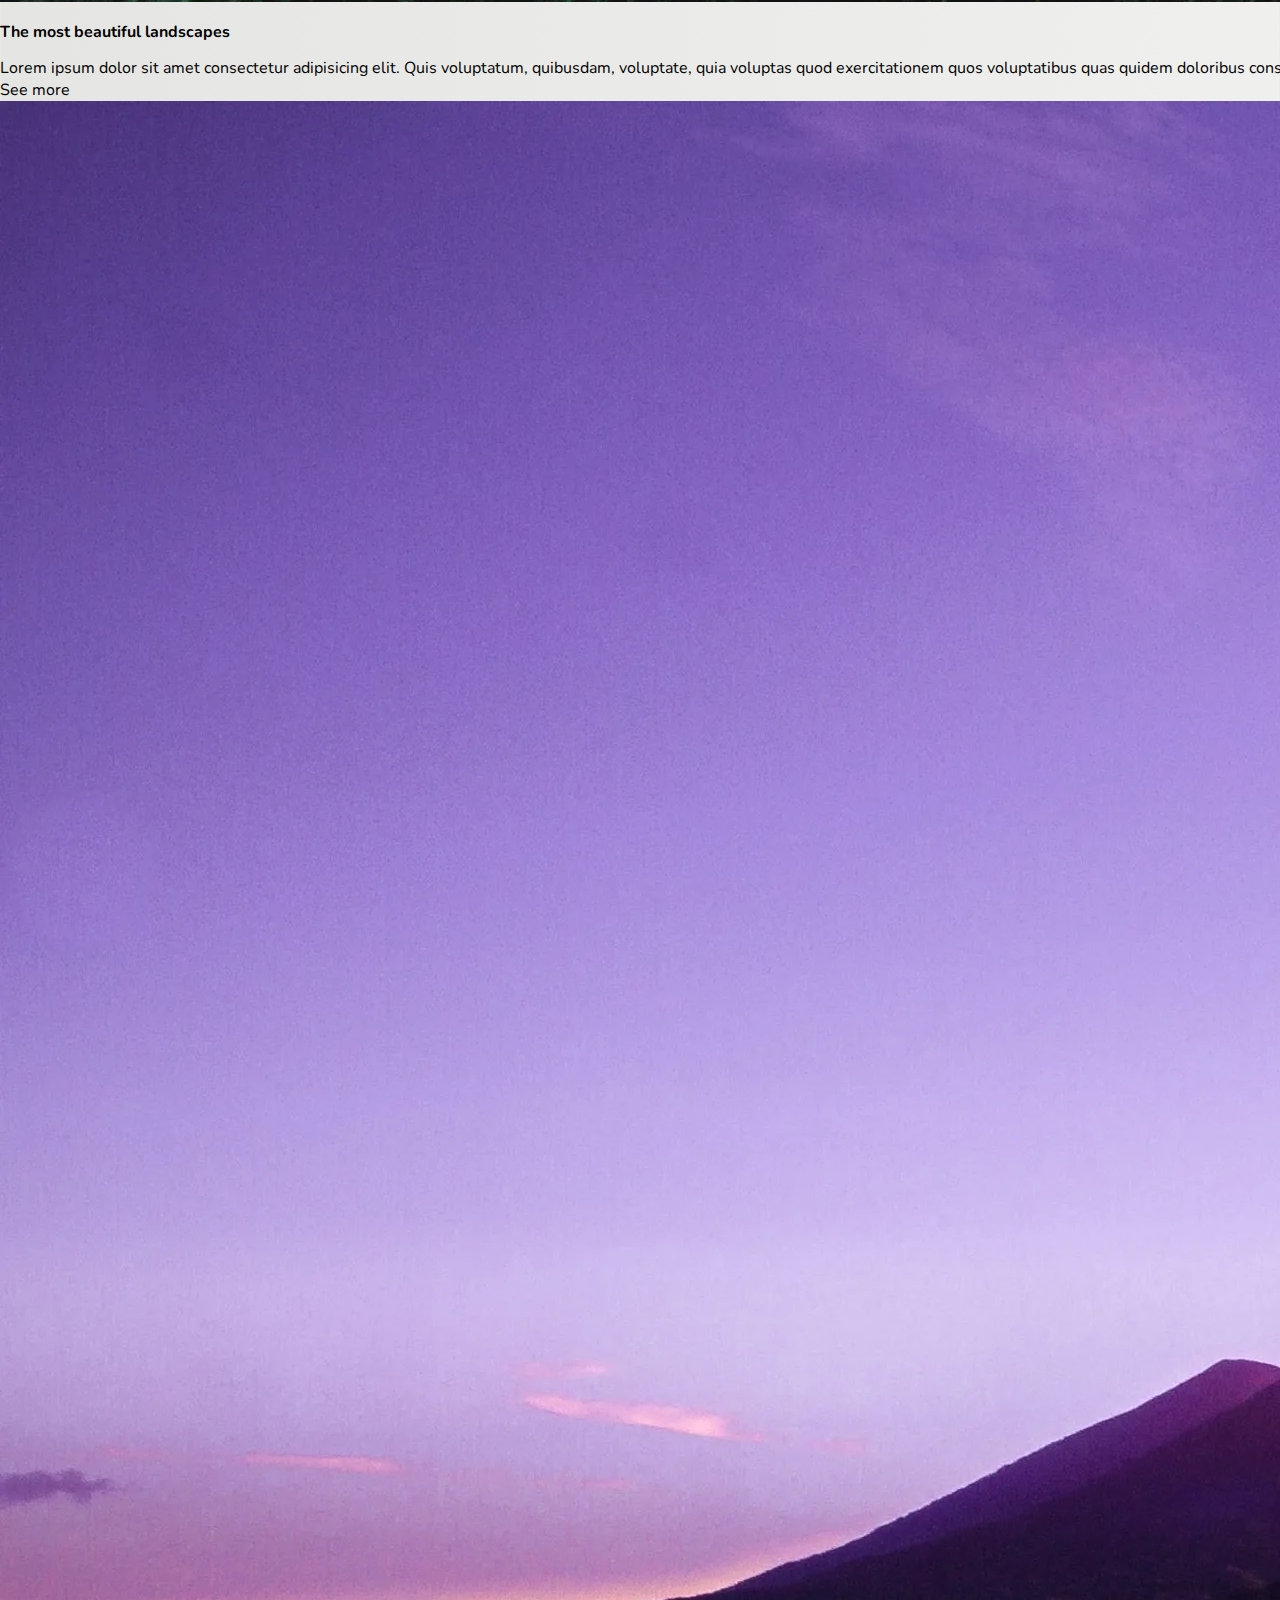
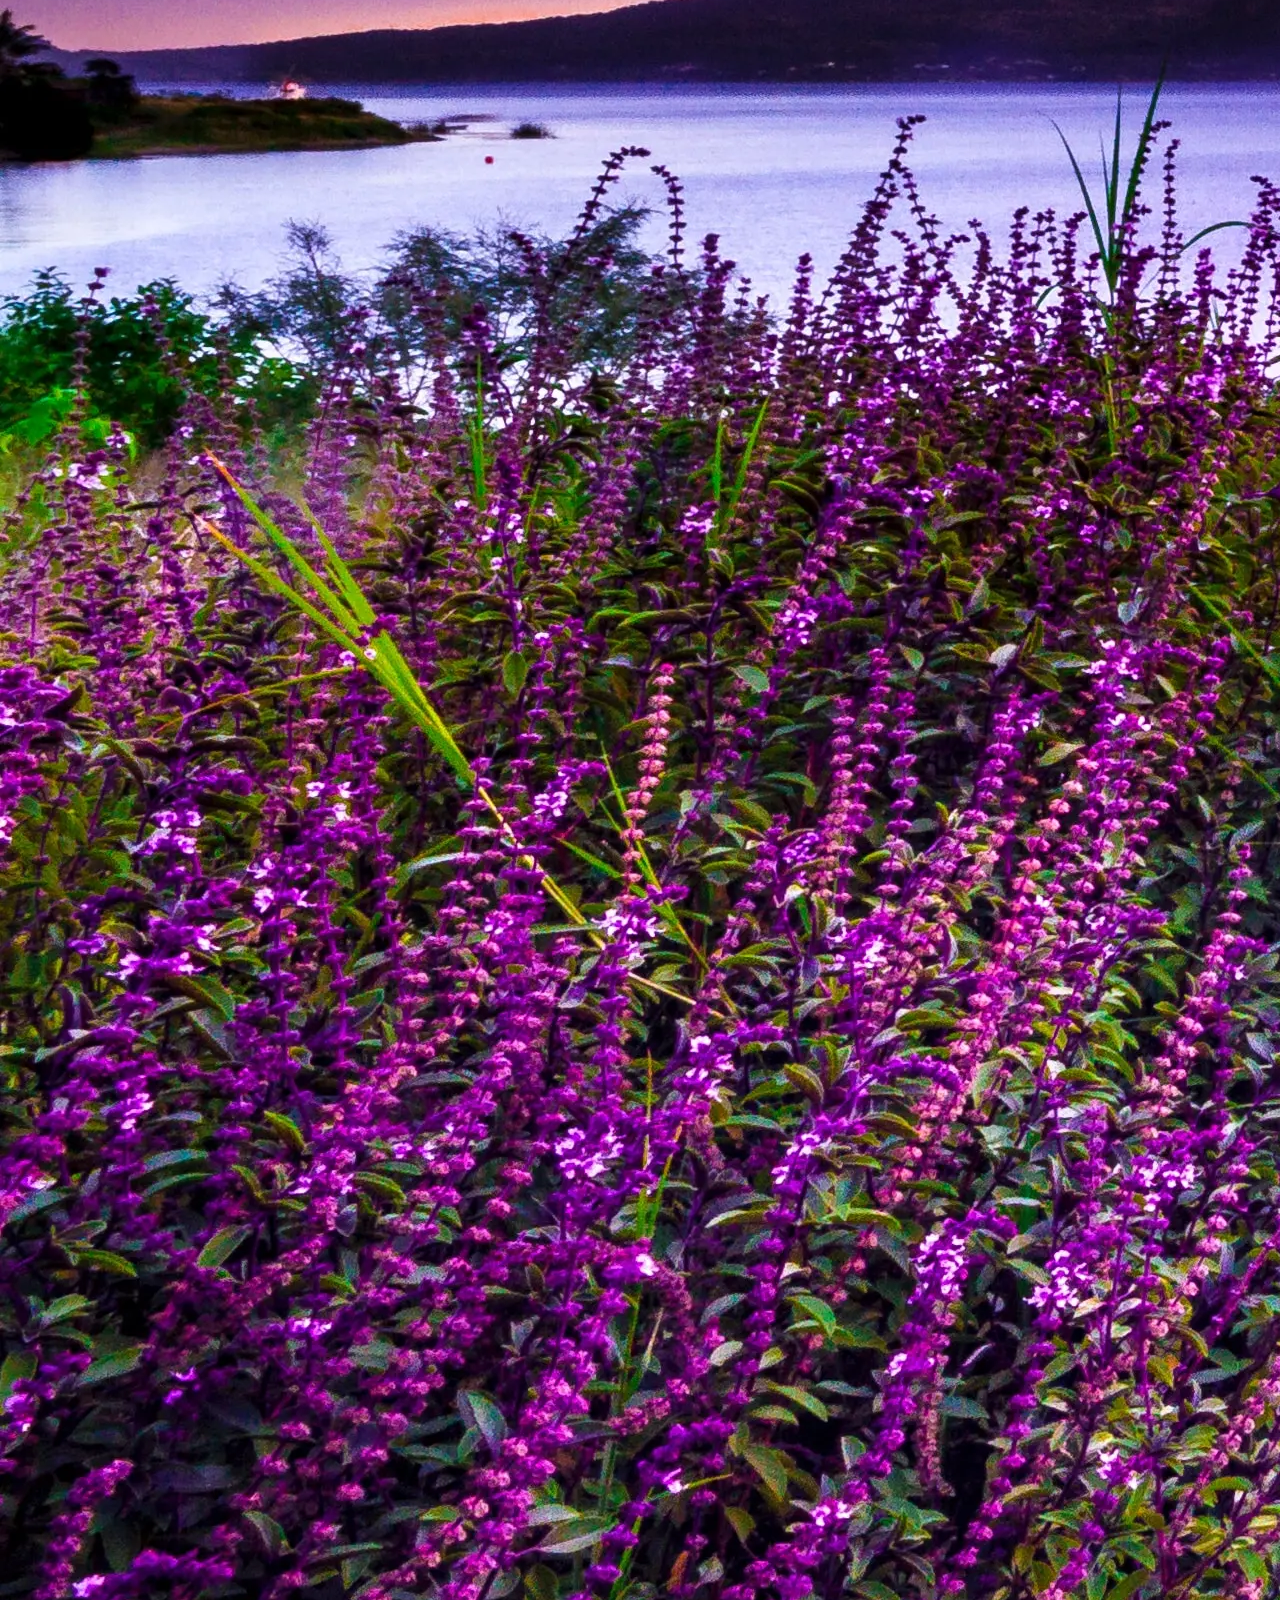
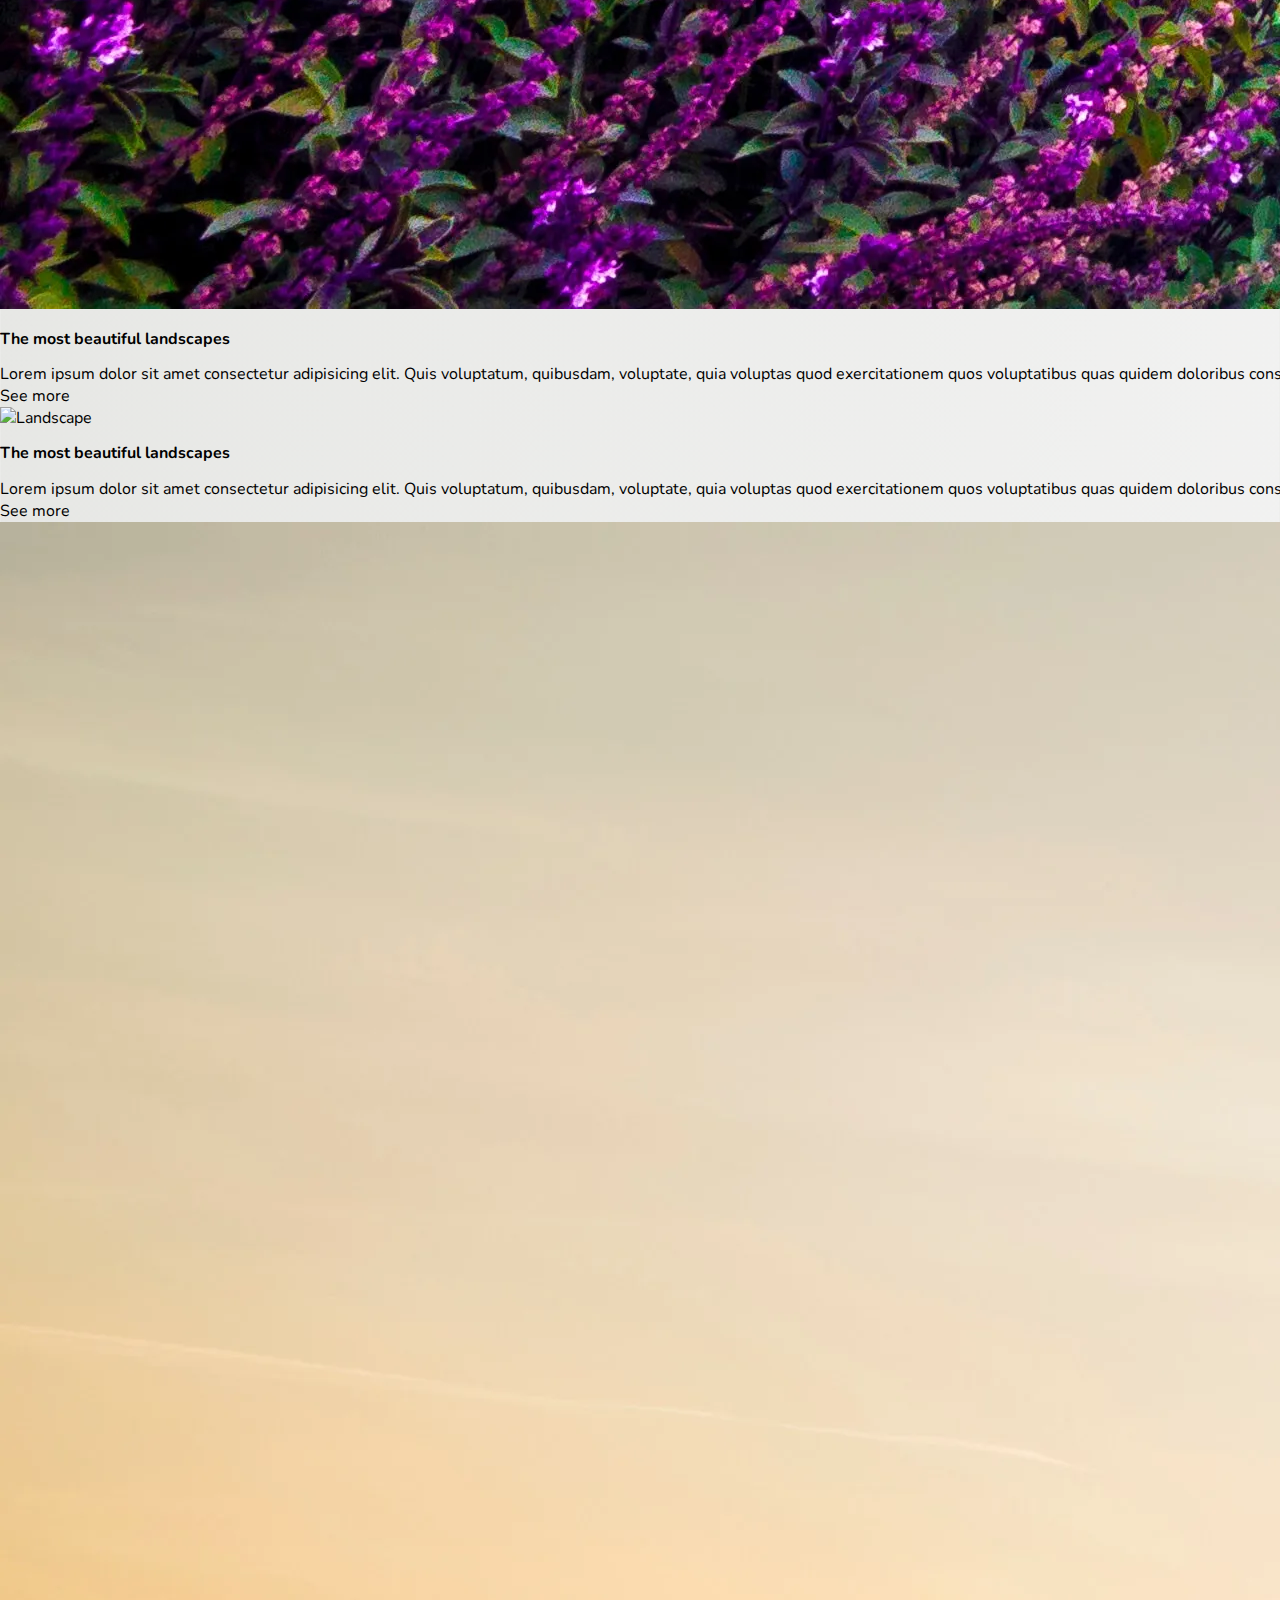
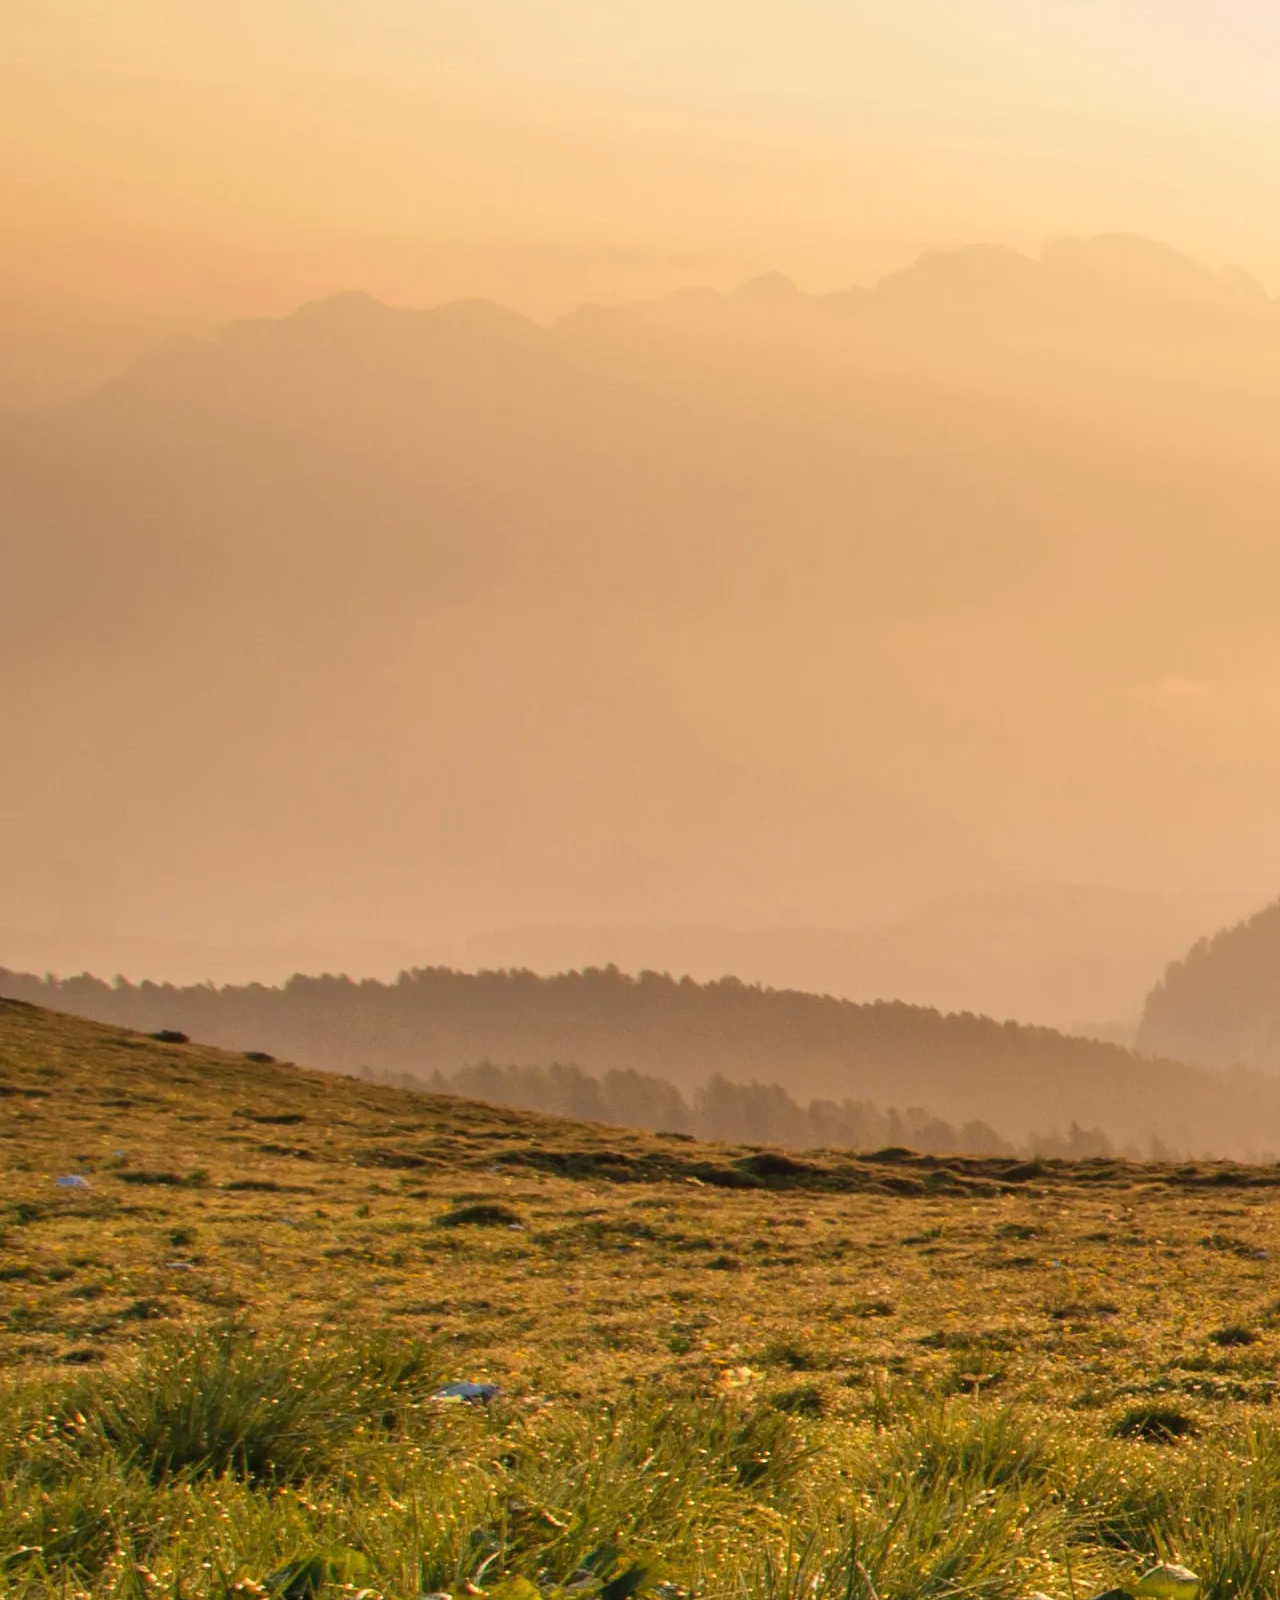
==== commit a378770c: "feat(pages): internal css" ====
--- a/src/index.html
+++ b/src/index.html
@@ -17,10 +17,29 @@
     <script src="https://unpkg.com/@phosphor-icons/web"></script>
 
     <!-- CSS -->
-    <link rel="stylesheet" href="./styles/globals.css" />
+    <link rel="stylesheet" href="./styles/pages/home.css" />
     <link rel="stylesheet" href="./styles/styles.css" />
+
+    <style>
+      /* Globals */
+      * {
+        font-family: "Nunito", sans-serif;
+        font-size: 16px;
+        scroll-behavior: smooth;
+      }
+
+      p {
+        all: unset;
+        display: block;
+      }
+
+      a {
+        text-decoration: none;
+        color: inherit;
+      }
+    </style>
   </head>
-  <body class="body">
+  <body class="body body--home">
     <section class="body__background">
       <img
         class="body__background__image"
@@ -42,33 +61,53 @@
         <nav class="header__nav">
           <ul class="header__nav__list">
             <li>
-              <a class="header__nav__list--glow" href="#" aria-label="Home page"
-                >Home</a
-              >
-            </li>
-            <li>
-              <a
-                class="header__nav__list--glow"
+              <a
+                class="header__nav__list--glow animations__growing-hover__base animations__growing-hover__from-left"
+                href="#"
+                aria-label="Home page"
+              >
+                <span class="utils__big-screen">Home</span>
+                <i class="utils__small-screen ph-bold ph-house"></i>
+              </a>
+            </li>
+            <li>
+              <a
+                class="header__nav__list--glow animations__growing-hover__base animations__growing-hover__from-left"
                 href="pages/gallery/index.html"
                 aria-label="Gallery page"
-                >Gallery</a
-              >
-            </li>
-            <li>
-              <a
-                class="header__nav__list--glow"
+              >
+                <span class="utils__big-screen">Gallery</span>
+                <i class="utils__small-screen ph-bold ph-images-square"></i>
+              </a>
+            </li>
+            <li>
+              <a
+                class="header__nav__list--glow animations__growing-hover__base animations__growing-hover__from-left"
                 href="pages/locations/index.html"
                 aria-label="Locations page"
-                >Locations</a
-              >
-            </li>
-            <li>
-              <a
-                class="header__nav__list--glow"
+              >
+                <span class="utils__big-screen">Locations</span>
+                <i class="utils__small-screen ph-bold ph-map-trifold"></i>
+              </a>
+            </li>
+            <li>
+              <a
+                class="header__nav__list--glow animations__growing-hover__base animations__growing-hover__from-left"
                 href="pages/about/index.html"
                 aria-label="About us page"
-                >About Us</a
-              >
+              >
+                <span class="utils__big-screen">About Us</span>
+                <i class="utils__small-screen ph-bold ph-users"></i>
+              </a>
+            </li>
+            <li>
+              <a
+                class="header__nav__list--glow animations__growing-hover__base animations__growing-hover__from-left"
+                href="pages/contact/index.html"
+              >
+                <span class="utils__big-screen">Contact</span>
+                <i class="utils__small-screen ph-bold ph-phone"></i
+              ></a>
             </li>
           </ul>
         </nav>
--- a/src/styles/styles.css
+++ b/src/styles/styles.css
@@ -1,5 +1,28 @@
+/*  Variables */
 @import url("./constants.css");
+/* Animations */
 @import url("./animations.css");
+
+/* Utils */
+.utils__small-screen {
+  display: none;
+}
+
+.utils__big-screen {
+  display: block;
+}
+
+@media screen and (max-width: 768px) {
+  .utils__small-screen {
+    display: block;
+  }
+
+  .utils__big-screen {
+    display: none;
+  }
+}
+
+/* Shared styles */
 
 .body {
   margin: 0;
@@ -11,7 +34,16 @@
   );
   display: grid;
   width: 100vw;
+  overflow-y: scroll;
+}
+
+.body--home {
   grid-template-rows: 100vh 1fr auto;
+}
+
+.body--sub-pages {
+  grid-template-rows: auto 1fr auto;
+  min-height: 100vh;
 }
 
 .body__background {
@@ -38,6 +70,7 @@
   padding: 0.5rem 0.5rem;
   background-color: var(--secondary-color);
   border-radius: 4px;
+  color: var(--text-color-light);
 }
 
 .body__background__title {
@@ -58,6 +91,11 @@
   justify-content: space-between;
   align-items: flex-start;
   padding: 0.5rem 2rem;
+  color: var(--text-color-light);
+}
+
+.header--opaque {
+  background-color: var(--primary-color);
 }
 
 .header__container {
@@ -90,20 +128,12 @@
   display: flex;
   gap: 1rem;
   list-style-type: none;
+  color: var(--text-color-light);
 }
 
 @media screen and (max-width: 768px) {
-  .header__container {
-    align-items: start;
-    padding: 0 1rem;
-  }
-  .header__logo {
-    margin-top: 1rem;
-  }
-  .header__nav__list {
-    flex-direction: column;
-    gap: 1rem;
-    text-align: end;
+  .header__nav__list > li > a > i {
+    font-size: 24px;
   }
 }
 
@@ -113,13 +143,21 @@
 }
 
 .footer {
-  display: flex;
-  justify-content: center;
-  align-items: center;
-  flex-direction: column;
+  color: var(--text-color-light);
+  display: flex;
+  justify-content: space-between;
+  align-items: center;
   padding: 1rem 2rem;
   gap: 1rem;
   background-color: var(--primary-color);
+}
+
+@media screen and (max-width: 768px) {
+  .footer {
+    justify-content: center;
+    flex-direction: column;
+    gap: 1rem;
+  }
 }
 
 .footer__logo {
@@ -147,76 +185,18 @@
 
 .footer__social__icon {
   font-size: 22px;
-}
-
-.main__title {
-  color: var(--text-color);
-  font-size: 24px;
-  text-align: center;
-}
-
-.main__container {
-  max-width: 100vw;
-  display: flex;
-  justify-content: center;
-  align-items: center;
-  flex-wrap: wrap;
-  gap: 1rem;
-  margin: 2rem;
-}
-
-.main__container__card {
-  position: relative;
-  display: flex;
-  flex-direction: column;
-  justify-content: center;
-  align-items: center;
-  gap: 1rem;
-  padding: 1rem 2rem;
-  background-color: rgba(var(--primary-color-rgb), 0.6);
-  border-radius: 8px;
-  max-width: 18rem;
-  width: 100%;
   transition: all 0.3s ease-in-out;
 }
 
-.main__container__card__image {
-  width: 100%;
-  height: 100%;
-  object-fit: cover;
-  border-radius: 8px;
-  position: absolute;
-  z-index: -1;
-}
-
-.main__container__card__content {
-  display: flex;
-  flex-direction: column;
-  justify-content: center;
-  align-items: center;
-  gap: 1rem;
-}
-
-.main__container__card__content__title {
-  color: var(--text-color-light);
-  font-size: 24px;
-  text-align: center;
-}
-
-.main__container__card__content__text {
-  color: var(--text-color-light);
-  font-size: 16px;
-  text-align: center;
-}
-
-.main__container__card__content__button {
-  padding: 0.5rem 1rem;
-  border: none;
-  border-radius: 8px;
-  background-color: var(--secondary-color);
-  color: var(--text-color-light);
-  font-size: 16px;
-  font-weight: 700;
-  text-transform: uppercase;
-  transition: all 0.3s ease-in-out;
-}
+.footer__social__icon:hover {
+  cursor: pointer;
+}
+
+.footer__social__icon:hover,
+.footer__nav__list:active {
+  color: var(--tertiary-color);
+}
+.footer__nav__list--glow:link,
+.footer__nav__list--glow:visited {
+  color: var(--quaternary-color);
+}
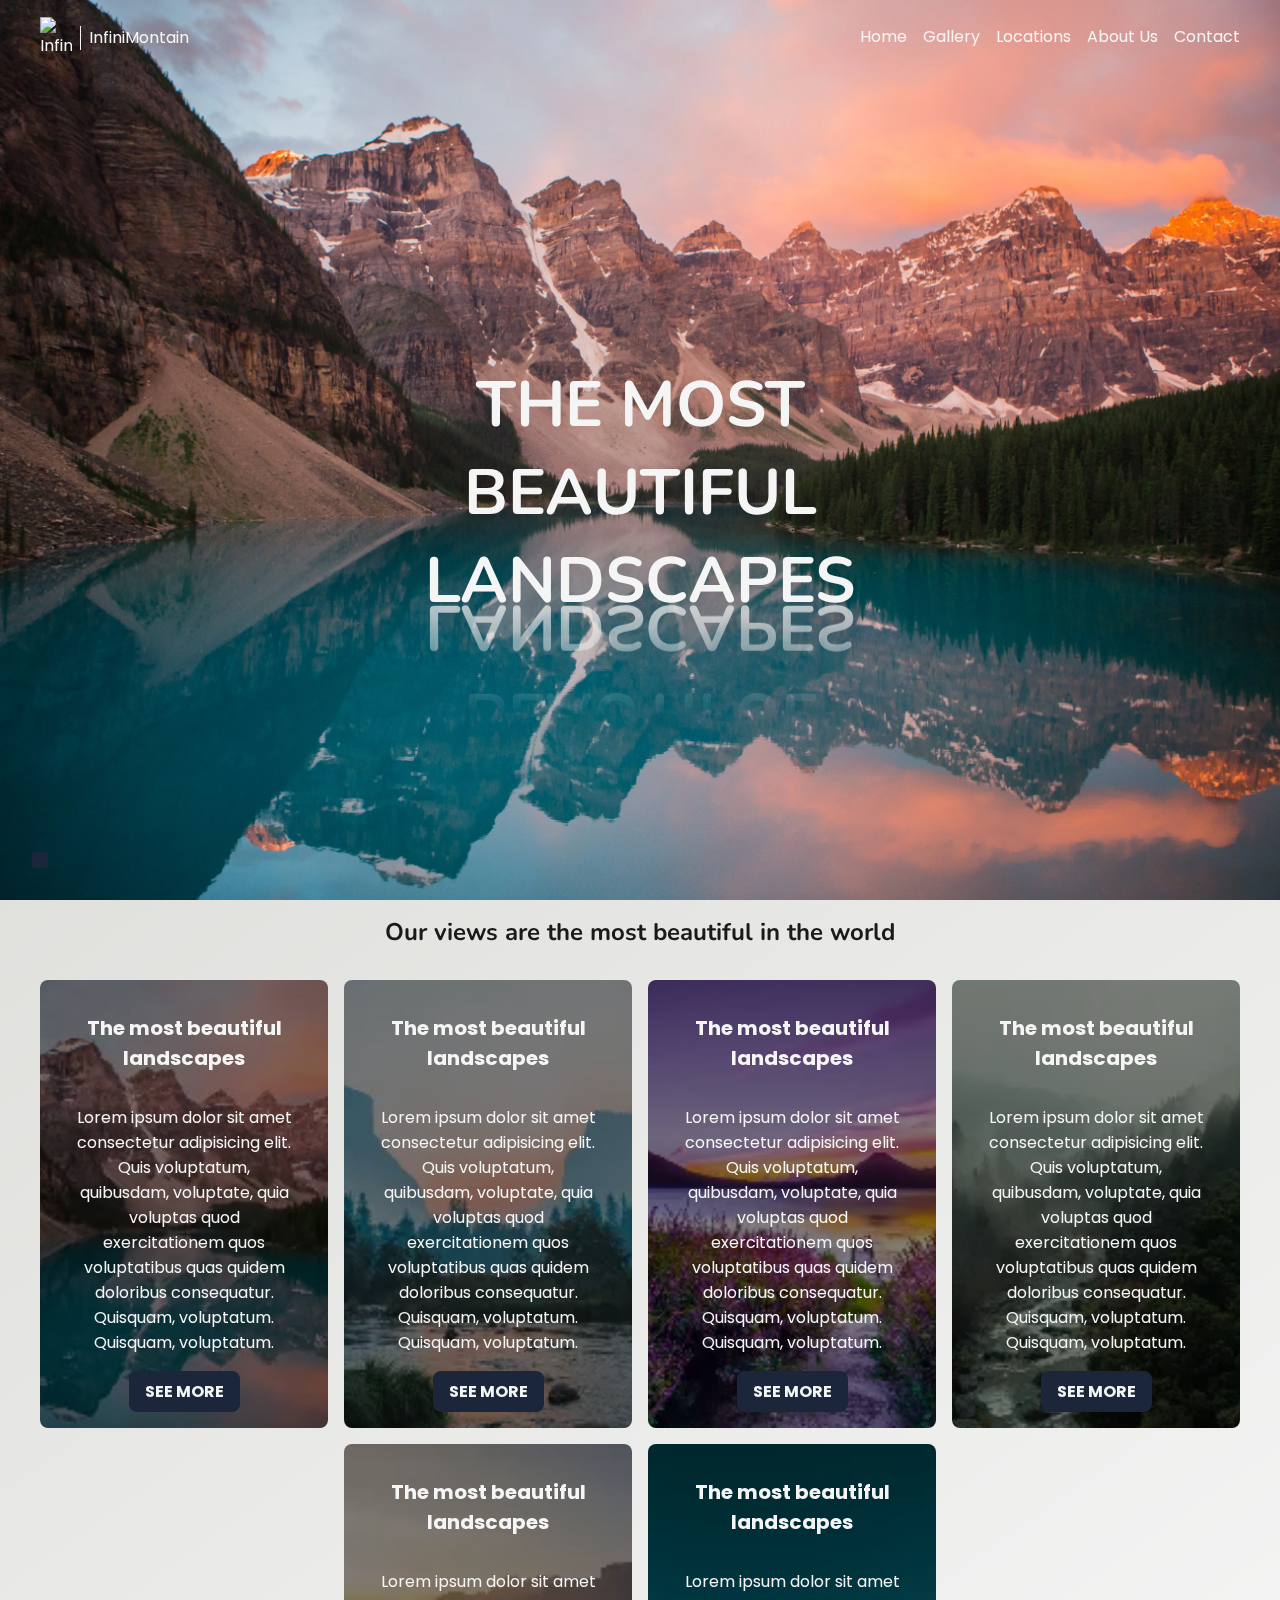
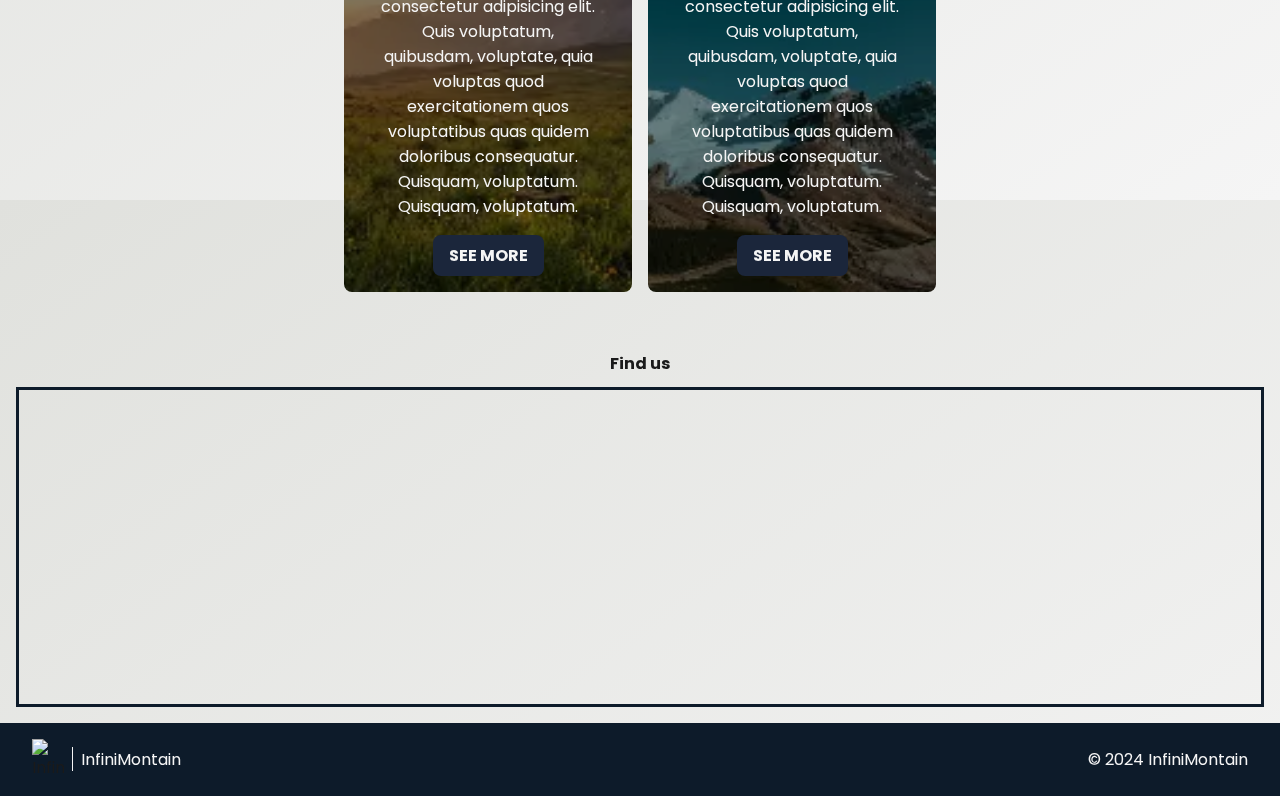
==== commit 00065fe6: "chore(home): optimize images and add styles" ====
--- a/src/index.html
+++ b/src/index.html
@@ -7,25 +7,79 @@
     <meta name="viewport" content="width=device-width, initial-scale=1.0" />
     <link rel="icon" href="./assets/favicon.png" />
 
+    <!-- Primary Meta Tags -->
+    <meta name="title" content="InfiniMontain - Home" />
+    <meta
+      name="description"
+      content="See the most beautiful mountains in the Canada region!"
+    />
+
+    <!-- Open Graph / Facebook -->
+    <meta property="og:type" content="website" />
+    <meta
+      property="og:url"
+      content="https://tamwood-static-website.vercel.app"
+    />
+    <meta property="og:title" content="InfiniMontain - Home" />
+    <meta
+      property="og:description"
+      content="See the most beautiful mountains in the Canada region!"
+    />
+    <meta
+      property="og:image"
+      content="https://tamwood-static-website.vercel.app/assets/metadata.png"
+    />
+
+    <!-- Twitter -->
+    <meta property="twitter:card" content="summary_large_image" />
+    <meta
+      property="twitter:url"
+      content="https://tamwood-static-website.vercel.app"
+    />
+    <meta property="twitter:title" content="InfiniMontain - Home" />
+    <meta
+      property="twitter:description"
+      content="See the most beautiful mountains in the Canada region!"
+    />
+    <meta
+      property="twitter:image"
+      content="https://tamwood-static-website.vercel.app/assets/metadata.png"
+    />
+
     <!-- Fonts -->
     <link rel="preconnect" href="https://fonts.googleapis.com" />
     <link rel="preconnect" href="https://fonts.gstatic.com" crossorigin />
     <link
-      href="https://fonts.googleapis.com/css2?family=Nunito&display=swap"
+      href="https://fonts.googleapis.com/css2?family=Nunito:ital,wght@0,200..1000;1,200..1000&family=Poppins:ital,wght@0,100;0,200;0,300;0,400;0,500;0,600;0,700;0,800;0,900;1,100;1,200;1,300;1,400;1,500;1,600;1,700;1,800;1,900&display=swap"
       rel="stylesheet"
     />
     <script src="https://unpkg.com/@phosphor-icons/web"></script>
+
+    <!-- Scripts -->
+    <script src="./scripts/home.js" defer></script>
 
     <!-- CSS -->
     <link rel="stylesheet" href="./styles/pages/home.css" />
     <link rel="stylesheet" href="./styles/styles.css" />
 
+    <!-- Google Site Verification -->
+    <meta
+      name="google-site-verification"
+      content="DYmDukp-I9-BFrZIeRHa0Ss2Ap9zDCggCA2dUuhLJro"
+    />
     <style>
       /* Globals */
       * {
-        font-family: "Nunito", sans-serif;
+        font-family: "Poppins", sans-serif;
         font-size: 16px;
         scroll-behavior: smooth;
+        box-sizing: border-box;
+      }
+
+      html,
+      body {
+        margin: 0;
+        height: 100%;
       }
 
       p {
@@ -40,13 +94,21 @@
     </style>
   </head>
   <body class="body body--home">
+    <!-- Absolute background to fill the transparent header -->
     <section class="body__background">
       <img
         class="body__background__image"
         src="./assets/landscape_1.webp"
         alt="Landscape"
       />
-      <h1 class="body__background__title">The most beautiful landscapes</h1>
+      <h1 class="body__background__title utils__font-nunito">
+        The most beautiful landscapes
+      </h1>
+      <h1
+        class="body__background__title body__background__title--reflection utils__font-nunito"
+      >
+        The most beautiful landscapes
+      </h1>
       <i
         class="animations__pulse-up-down body__overlay ph ph-caret-double-down"
       ></i>
@@ -55,8 +117,8 @@
       <div class="header__container">
         <div class="header__logo">
           <img src="./assets/logo_white.svg" alt="InfiniMontain" />
-          <div class="header__logo__divider"></div>
-          <div>InfiniMontain</div>
+          <div class="header__logo__divider utils__big-screen"></div>
+          <div class="utils__big-screen">InfiniMontain</div>
         </div>
         <nav class="header__nav">
           <ul class="header__nav__list">
@@ -66,6 +128,7 @@
                 href="#"
                 aria-label="Home page"
               >
+                <!-- Will show the text in big screens and icon on small -->
                 <span class="utils__big-screen">Home</span>
                 <i class="utils__small-screen ph-bold ph-house"></i>
               </a>
@@ -76,6 +139,7 @@
                 href="pages/gallery/index.html"
                 aria-label="Gallery page"
               >
+                <!-- Will show the text in big screens and icon on small -->
                 <span class="utils__big-screen">Gallery</span>
                 <i class="utils__small-screen ph-bold ph-images-square"></i>
               </a>
@@ -86,6 +150,7 @@
                 href="pages/locations/index.html"
                 aria-label="Locations page"
               >
+                <!-- Will show the text in big screens and icon on small -->
                 <span class="utils__big-screen">Locations</span>
                 <i class="utils__small-screen ph-bold ph-map-trifold"></i>
               </a>
@@ -96,6 +161,7 @@
                 href="pages/about/index.html"
                 aria-label="About us page"
               >
+                <!-- Will show the text in big screens and icon on small -->
                 <span class="utils__big-screen">About Us</span>
                 <i class="utils__small-screen ph-bold ph-users"></i>
               </a>
@@ -105,6 +171,7 @@
                 class="header__nav__list--glow animations__growing-hover__base animations__growing-hover__from-left"
                 href="pages/contact/index.html"
               >
+                <!-- Will show the text in big screens and icon on small -->
                 <span class="utils__big-screen">Contact</span>
                 <i class="utils__small-screen ph-bold ph-phone"></i
               ></a>
@@ -113,154 +180,174 @@
         </nav>
       </div>
     </header>
-    <main>
-      <h1 class="main__title">Our views are the most beautiful in the world</h1>
-      <div class="main__container">
-        <div class="main__container__card">
-          <img
-            class="main__container__card__image"
-            src="./assets/landscape_1.webp"
-            alt="Landscape"
-          />
-          <div class="main__container__card__content">
-            <h2 class="main__container__card__content__title">
-              The most beautiful landscapes
-            </h2>
-            <p class="main__container__card__content__text">
-              Lorem ipsum dolor sit amet consectetur adipisicing elit. Quis
-              voluptatum, quibusdam, voluptate, quia voluptas quod
-              exercitationem quos voluptatibus quas quidem doloribus
-              consequatur. Quisquam, voluptatum. Quisquam, voluptatum.
-            </p>
-            <a
-              class="main__container__card__content__button"
-              href="pages/gallery/index.html"
-              aria-label="Gallery page"
-              >See more</a
-            >
-          </div>
-        </div>
-        <div class="main__container__card">
-          <img
-            class="main__container__card__image"
-            src="./assets/landscape_2.webp"
-            alt="Landscape"
-          />
-          <div class="main__container__card__content">
-            <h2 class="main__container__card__content__title">
-              The most beautiful landscapes
-            </h2>
-            <p class="main__container__card__content__text">
-              Lorem ipsum dolor sit amet consectetur adipisicing elit. Quis
-              voluptatum, quibusdam, voluptate, quia voluptas quod
-              exercitationem quos voluptatibus quas quidem doloribus
-              consequatur. Quisquam, voluptatum. Quisquam, voluptatum.
-            </p>
-            <a
-              class="main__container__card__content__button"
-              href="pages/gallery/index.html"
-              aria-label="Gallery page"
-              >See more</a
-            >
-          </div>
-        </div>
-        <div class="main__container__card">
-          <img
-            class="main__container__card__image"
-            src="./assets/landscape_3.webp"
-            alt="Landscape"
-          />
-          <div class="main__container__card__content">
-            <h2 class="main__container__card__content__title">
-              The most beautiful landscapes
-            </h2>
-            <p class="main__container__card__content__text">
-              Lorem ipsum dolor sit amet consectetur adipisicing elit. Quis
-              voluptatum, quibusdam, voluptate, quia voluptas quod
-              exercitationem quos voluptatibus quas quidem doloribus
-              consequatur. Quisquam, voluptatum. Quisquam, voluptatum.
-            </p>
-            <a
-              class="main__container__card__content__button"
-              href="pages/gallery/index.html"
-              aria-label="Gallery page"
-              >See more</a
-            >
-          </div>
-        </div>
-        <div class="main__container__card">
-          <img
-            class="main__container__card__image"
-            src="./assets/landscape_4.webp"
-            alt="Landscape"
-          />
-          <div class="main__container__card__content">
-            <h2 class="main__container__card__content__title">
-              The most beautiful landscapes
-            </h2>
-            <p class="main__container__card__content__text">
-              Lorem ipsum dolor sit amet consectetur adipisicing elit. Quis
-              voluptatum, quibusdam, voluptate, quia voluptas quod
-              exercitationem quos voluptatibus quas quidem doloribus
-              consequatur. Quisquam, voluptatum. Quisquam, voluptatum.
-            </p>
-            <a
-              class="main__container__card__content__button"
-              href="pages/gallery/index.html"
-              aria-label="Gallery page"
-              >See more</a
-            >
-          </div>
-        </div>
-        <div class="main__container__card">
-          <img
-            class="main__container__card__image"
-            src="./assets/landscape_5.webp"
-            alt="Landscape"
-          />
-          <div class="main__container__card__content">
-            <h2 class="main__container__card__content__title">
-              The most beautiful landscapes
-            </h2>
-            <p class="main__container__card__content__text">
-              Lorem ipsum dolor sit amet consectetur adipisicing elit. Quis
-              voluptatum, quibusdam, voluptate, quia voluptas quod
-              exercitationem quos voluptatibus quas quidem doloribus
-              consequatur. Quisquam, voluptatum. Quisquam, voluptatum.
-            </p>
-            <a
-              class="main__container__card__content__button"
-              href="pages/gallery/index.html"
-              aria-label="Gallery page"
-              >See more</a
-            >
-          </div>
-        </div>
-        <div class="main__container__card">
-          <img
-            class="main__container__card__image"
-            src="./assets/landscape_6.webp"
-            alt="Landscape"
-          />
-          <div class="main__container__card__content">
-            <h2 class="main__container__card__content__title">
-              The most beautiful landscapes
-            </h2>
-            <p class="main__container__card__content__text">
-              Lorem ipsum dolor sit amet consectetur adipisicing elit. Quis
-              voluptatum, quibusdam, voluptate, quia voluptas quod
-              exercitationem quos voluptatibus quas quidem doloribus
-              consequatur. Quisquam, voluptatum. Quisquam, voluptatum.
-            </p>
-            <a
-              class="main__container__card__content__button"
-              href="pages/gallery/index.html"
-              aria-label="Gallery page"
-              >See more</a
-            >
-          </div>
-        </div>
-      </div>
+    <main class="main">
+      <h1 class="main__title utils__font-nunito">
+        Our views are the most beautiful in the world
+      </h1>
+      <section id="home-cards" class="main__container">
+        <div class="main__container__card" role="article">
+          <img
+            class="main__container__card__image"
+            src="./assets/small/landscape_1.webp"
+            alt="Landscape"
+          />
+          <div class="main__container__card__content">
+            <h2 class="main__container__card__content__title">
+              The most beautiful landscapes
+            </h2>
+            <p class="main__container__card__content__text">
+              Lorem ipsum dolor sit amet consectetur adipisicing elit. Quis
+              voluptatum, quibusdam, voluptate, quia voluptas quod
+              exercitationem quos voluptatibus quas quidem doloribus
+              consequatur. Quisquam, voluptatum. Quisquam, voluptatum.
+            </p>
+            <a
+              class="main__container__card__content__button"
+              href="pages/gallery/index.html"
+              aria-label="Gallery page"
+              >See more</a
+            >
+          </div>
+        </div>
+        <div class="main__container__card" role="article">
+          <img
+            class="main__container__card__image"
+            src="./assets/small/landscape_2.webp"
+            alt="Landscape"
+          />
+          <div class="main__container__card__content">
+            <h2 class="main__container__card__content__title">
+              The most beautiful landscapes
+            </h2>
+            <p class="main__container__card__content__text">
+              Lorem ipsum dolor sit amet consectetur adipisicing elit. Quis
+              voluptatum, quibusdam, voluptate, quia voluptas quod
+              exercitationem quos voluptatibus quas quidem doloribus
+              consequatur. Quisquam, voluptatum. Quisquam, voluptatum.
+            </p>
+            <a
+              class="main__container__card__content__button"
+              href="pages/gallery/index.html"
+              aria-label="Gallery page"
+              >See more</a
+            >
+          </div>
+        </div>
+        <div class="main__container__card" role="article">
+          <img
+            class="main__container__card__image"
+            src="./assets/small/landscape_3.webp"
+            alt="Landscape"
+          />
+          <div class="main__container__card__content">
+            <h2 class="main__container__card__content__title">
+              The most beautiful landscapes
+            </h2>
+            <p class="main__container__card__content__text">
+              Lorem ipsum dolor sit amet consectetur adipisicing elit. Quis
+              voluptatum, quibusdam, voluptate, quia voluptas quod
+              exercitationem quos voluptatibus quas quidem doloribus
+              consequatur. Quisquam, voluptatum. Quisquam, voluptatum.
+            </p>
+            <a
+              class="main__container__card__content__button"
+              href="pages/gallery/index.html"
+              aria-label="Gallery page"
+              >See more</a
+            >
+          </div>
+        </div>
+        <div class="main__container__card" role="article">
+          <img
+            class="main__container__card__image"
+            src="./assets/small/landscape_4.webp"
+            alt="Landscape"
+          />
+          <div class="main__container__card__content">
+            <h2 class="main__container__card__content__title">
+              The most beautiful landscapes
+            </h2>
+            <p class="main__container__card__content__text">
+              Lorem ipsum dolor sit amet consectetur adipisicing elit. Quis
+              voluptatum, quibusdam, voluptate, quia voluptas quod
+              exercitationem quos voluptatibus quas quidem doloribus
+              consequatur. Quisquam, voluptatum. Quisquam, voluptatum.
+            </p>
+            <a
+              class="main__container__card__content__button"
+              href="pages/gallery/index.html"
+              aria-label="Gallery page"
+              >See more</a
+            >
+          </div>
+        </div>
+        <div class="main__container__card" role="article">
+          <img
+            class="main__container__card__image"
+            src="./assets/small/landscape_5.webp"
+            alt="Landscape"
+          />
+          <div class="main__container__card__content">
+            <h2 class="main__container__card__content__title">
+              The most beautiful landscapes
+            </h2>
+            <p class="main__container__card__content__text">
+              Lorem ipsum dolor sit amet consectetur adipisicing elit. Quis
+              voluptatum, quibusdam, voluptate, quia voluptas quod
+              exercitationem quos voluptatibus quas quidem doloribus
+              consequatur. Quisquam, voluptatum. Quisquam, voluptatum.
+            </p>
+            <a
+              class="main__container__card__content__button"
+              href="pages/gallery/index.html"
+              aria-label="Gallery page"
+              >See more</a
+            >
+          </div>
+        </div>
+        <div class="main__container__card" role="article">
+          <img
+            class="main__container__card__image"
+            src="./assets/small/landscape_6.webp"
+            alt="Landscape"
+          />
+          <div class="main__container__card__content">
+            <h2 class="main__container__card__content__title">
+              The most beautiful landscapes
+            </h2>
+            <p class="main__container__card__content__text">
+              Lorem ipsum dolor sit amet consectetur adipisicing elit. Quis
+              voluptatum, quibusdam, voluptate, quia voluptas quod
+              exercitationem quos voluptatibus quas quidem doloribus
+              consequatur. Quisquam, voluptatum. Quisquam, voluptatum.
+            </p>
+            <a
+              class="main__container__card__content__button"
+              href="pages/gallery/index.html"
+              aria-label="Gallery page"
+              >See more</a
+            >
+          </div>
+        </div>
+      </section>
+      <section class="main__maps">
+        <div class="main__maps__title">
+          <h1>Find us</h1>
+        </div>
+        <div class="main__maps__iframe">
+          <iframe
+            width="100%"
+            height="310"
+            style="border: 0"
+            loading="async"
+            allowfullscreen
+            title="F Coffee Location"
+            referrerpolicy="no-referrer-when-downgrade"
+            src="https://www.google.com/maps/embed/v1/place?key=AIzaSyCcyg-L-7OVFJcQIvDYV0gUK-oZ-QgFP2E&q=Groose%20mountain%20North%20Vancouver,%20British%20Columbia"
+          >
+          </iframe>
+        </div>
+      </section>
     </main>
     <footer class="footer">
       <div class="footer__logo">
@@ -273,6 +360,7 @@
           href="https://facebook.com"
           target="_blank"
           rel="noopener noreferrer"
+          aria-label="Facebook"
         >
           <i class="footer__social__icon ph ph-meta-logo"></i>
         </a>
@@ -280,6 +368,7 @@
           href="https://github.com/JPBM135/tamwood-static-website"
           target="_blank"
           rel="noopener noreferrer"
+          aria-label="GitHub"
         >
           <i class="footer__social__icon ph ph-github-logo"></i>
         </a>
@@ -287,6 +376,7 @@
           href="https://www.linkedin.com/in/joao-borges-martins/"
           target="_blank"
           rel="noopener noreferrer"
+          aria-label="LinkedIn"
         >
           <i class="footer__social__icon ph ph-linkedin-logo"></i>
         </a>
--- a/src/styles/pages/home.css
+++ b/src/styles/pages/home.css
@@ -0,0 +1,98 @@
+.main__title {
+  color: var(--text-color);
+  font-size: 24px;
+  text-align: center;
+}
+
+.main__container {
+  max-width: 100vw;
+  display: flex;
+  justify-content: center;
+  align-items: center;
+  flex-wrap: wrap;
+  gap: 1rem;
+  margin: 2rem;
+}
+
+.main__container__card {
+  position: relative;
+  display: flex;
+  flex-direction: column;
+  justify-content: center;
+  align-items: center;
+  gap: 1rem;
+  padding: 1rem 2rem;
+  border-radius: 8px;
+  max-width: 18rem;
+  width: 100%;
+  transition: all 0.3s ease-in-out;
+}
+
+.main__container__card__image {
+  width: 100%;
+  height: 100%;
+  object-fit: cover;
+  border-radius: 8px;
+  position: absolute;
+  z-index: -1;
+  filter: brightness(0.5);
+}
+
+.main__container__card__content {
+  display: flex;
+  flex-direction: column;
+  justify-content: center;
+  align-items: center;
+  gap: 1rem;
+}
+
+.main__container__card__content__title {
+  color: var(--text-color-light);
+  font-size: 20px;
+  text-align: center;
+}
+
+.main__container__card__content__text {
+  color: var(--text-color-light);
+  font-size: 16px;
+  text-align: center;
+}
+
+.main__container__card__content__button {
+  padding: 0.5rem 1rem;
+  border: none;
+  border-radius: 8px;
+  background-color: var(--secondary-color);
+  color: var(--text-color-light);
+  font-size: 16px;
+  font-weight: 700;
+  text-transform: uppercase;
+  transition: all 0.3s ease-in-out;
+}
+
+.main__container__card__content__button:hover {
+  background-color: var(--tertiary-color);
+  color: var(--text-color-light);
+}
+
+.main__maps {
+  padding: 1rem;
+}
+
+.main__maps__title {
+  color: var(--text-color);
+  font-size: 2rem;
+  font-weight: 700;
+  text-align: center;
+}
+
+.main__maps__iframe {
+  border: var(--primary-color) 3px solid;
+  height: 20rem;
+}
+
+@media screen and (max-width: 768px) {
+  .main__title {
+    padding: 0 2rem;
+  }
+}
--- a/src/styles/styles.css
+++ b/src/styles/styles.css
@@ -9,17 +9,21 @@
 }
 
 .utils__big-screen {
-  display: block;
+  display: inherit;
 }
 
 @media screen and (max-width: 768px) {
   .utils__small-screen {
-    display: block;
+    display: inherit;
   }
 
   .utils__big-screen {
     display: none;
   }
+}
+
+.utils__font-nunito {
+  font-family: "Nunito", sans-serif;
 }
 
 /* Shared styles */
@@ -33,12 +37,11 @@
     var(--bg-color)
   );
   display: grid;
-  width: 100vw;
-  overflow-y: scroll;
 }
 
 .body--home {
   grid-template-rows: 100vh 1fr auto;
+  background-color: var(--bg-color);
 }
 
 .body--sub-pages {
@@ -50,9 +53,10 @@
   position: absolute;
   top: 0;
   left: 0;
-  width: 100vw;
+  width: 100%;
   height: 100vh;
   z-index: -1;
+  overflow: clip;
 }
 
 .body__background__image {
@@ -86,6 +90,18 @@
   text-shadow: 0px 0px 128px 24px rgba(var(--quinary-color-rgb), 0.3);
 }
 
+.body__background__title--reflection {
+  opacity: 0.7;
+  transform: rotateX(180deg) translateY(-34%) translateX(-50%);
+  mask-image: linear-gradient(transparent 50%, white 90%);
+}
+
+@media screen and (min-width: 1400px) {
+  .body__background__title--reflection {
+    transform: rotateX(180deg) translateY(-25%) translateX(-50%);
+  }
+}
+
 .header {
   display: flex;
   justify-content: space-between;
@@ -200,3 +216,13 @@
 .footer__nav__list--glow:visited {
   color: var(--quaternary-color);
 }
+
+@media screen and (max-width: 768px) {
+  .header {
+    max-width: 100vw;
+  }
+
+  .footer {
+    max-width: 100vw;
+  }
+}
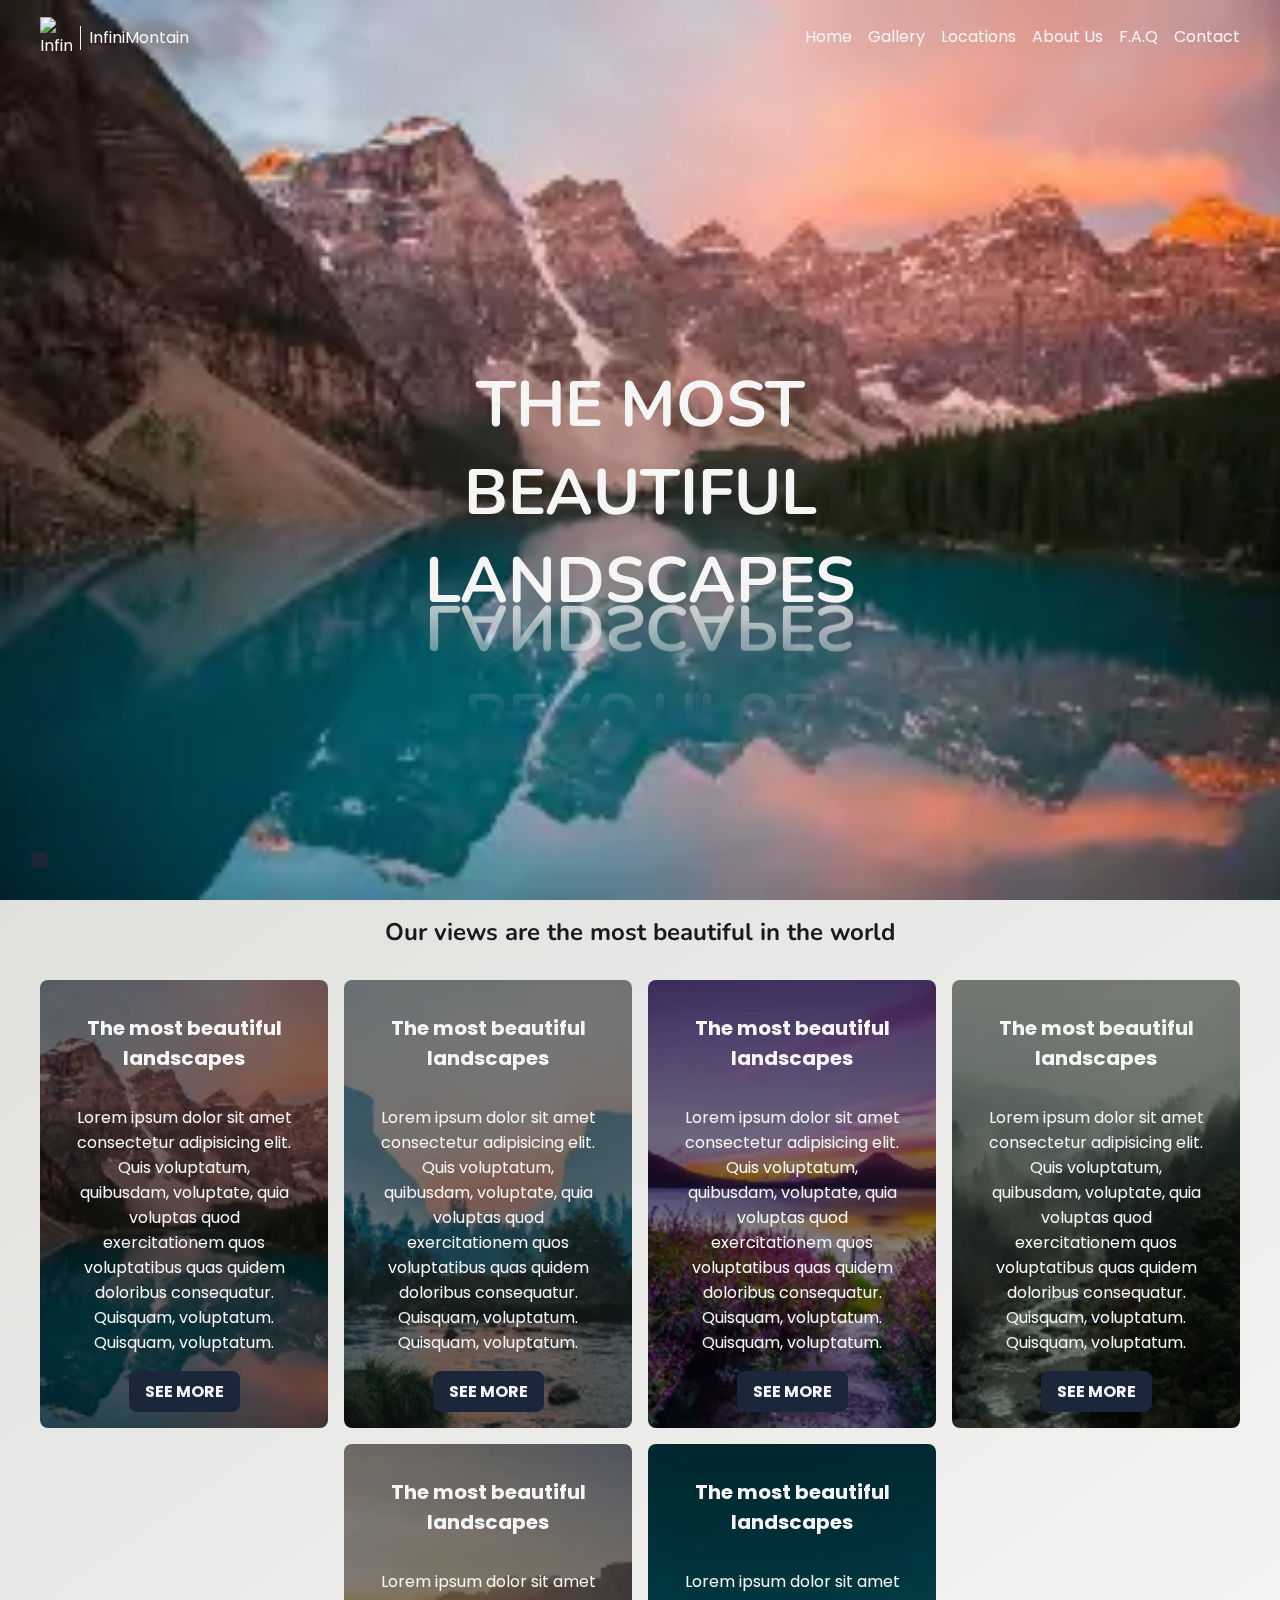
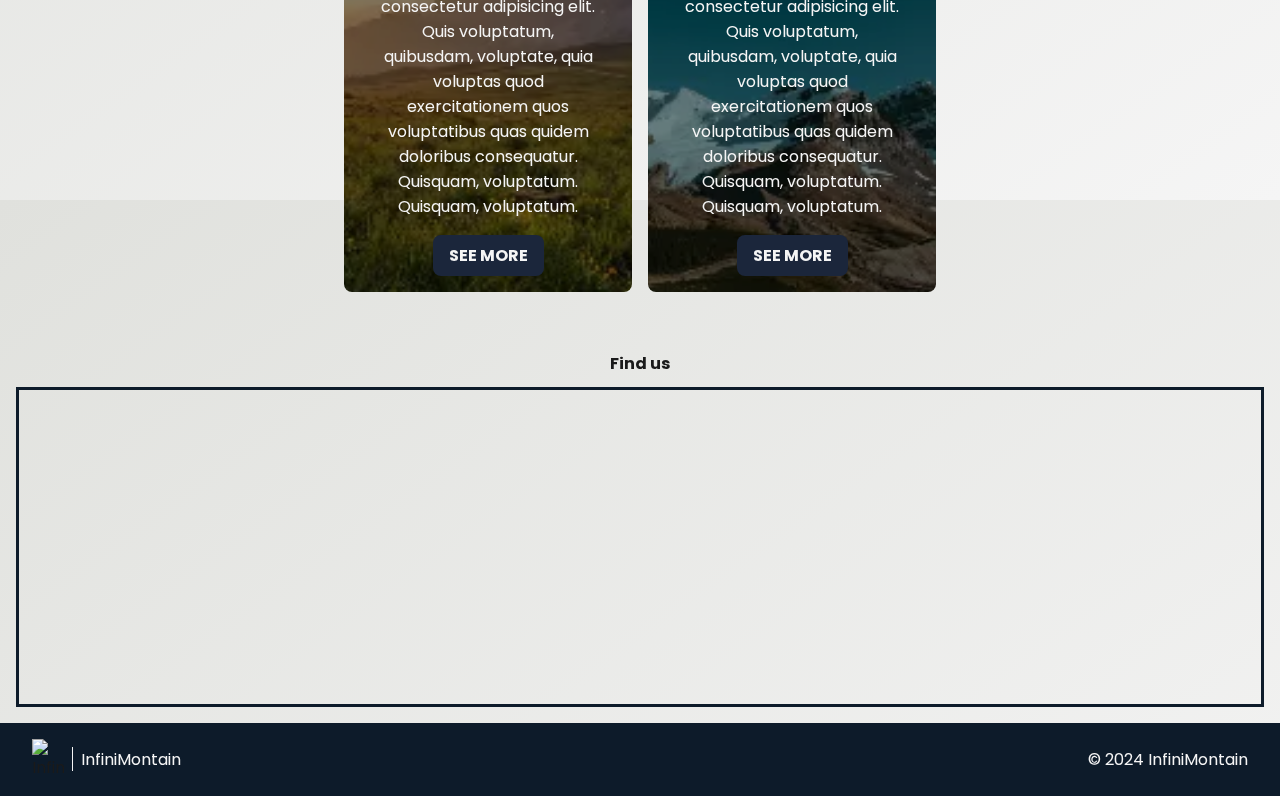
==== commit 50892d01: "fix: add labels to links" ====
--- a/src/index.html
+++ b/src/index.html
@@ -5,7 +5,7 @@
     <title>InfiniMontain - Home</title>
     <meta charset="UTF-8" />
     <meta name="viewport" content="width=device-width, initial-scale=1.0" />
-    <link rel="icon" href="./assets/favicon.png" />
+    <link rel="icon" href="./assets/favicon.webp" />
 
     <!-- Primary Meta Tags -->
     <meta name="title" content="InfiniMontain - Home" />
@@ -98,7 +98,7 @@
     <section class="body__background">
       <img
         class="body__background__image"
-        src="./assets/landscape_1.webp"
+        src="./assets/small/landscape_1.webp"
         alt="Landscape"
       />
       <h1 class="body__background__title utils__font-nunito">
@@ -164,6 +164,17 @@
                 <!-- Will show the text in big screens and icon on small -->
                 <span class="utils__big-screen">About Us</span>
                 <i class="utils__small-screen ph-bold ph-users"></i>
+              </a>
+            </li>
+            <li>
+              <a
+                class="header__nav__list--glow animations__growing-hover__base animations__growing-hover__from-left"
+                href="pages/faq/index.html"
+                aria-label="Frequently Asked Questions"
+              >
+                <!-- Will show the text in big screens and icon on small -->
+                <span class="utils__big-screen">F.A.Q</span>
+                <i class="utils__small-screen ph-bold ph-question"></i>
               </a>
             </li>
             <li>
